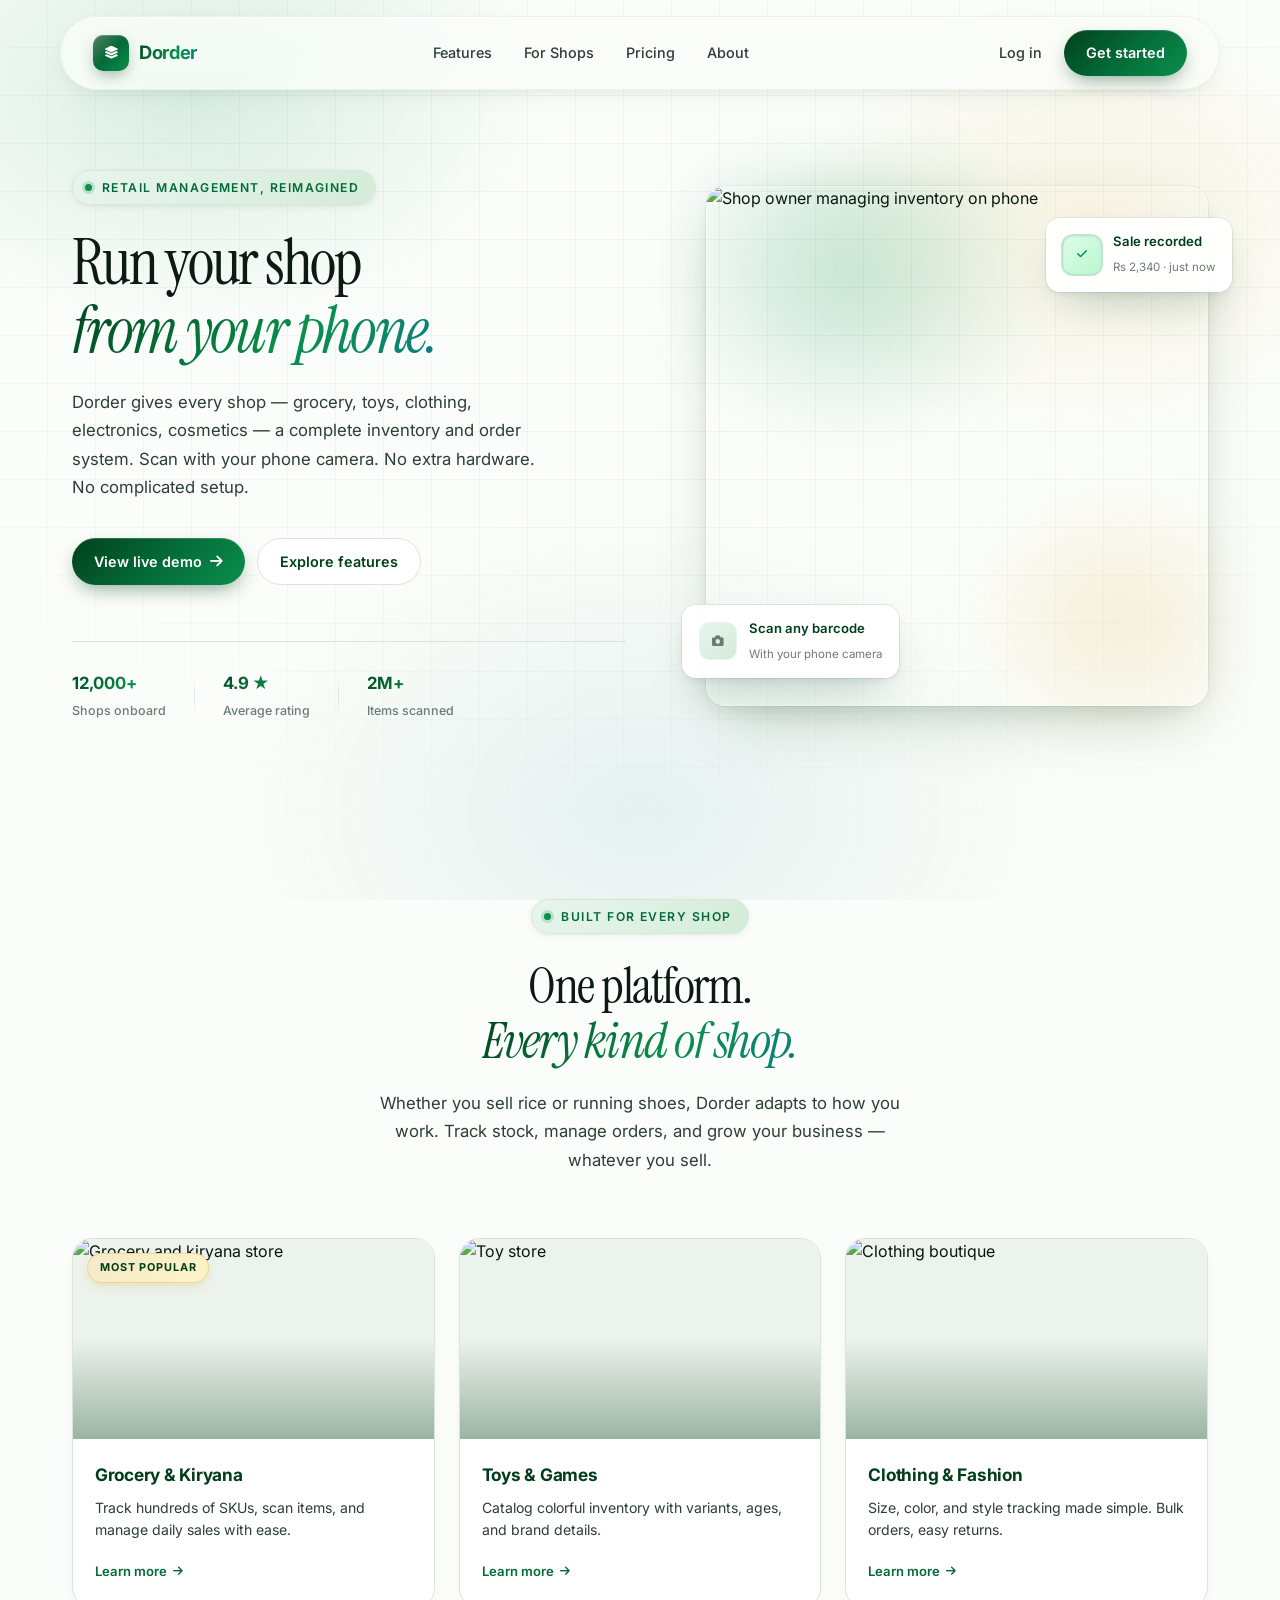
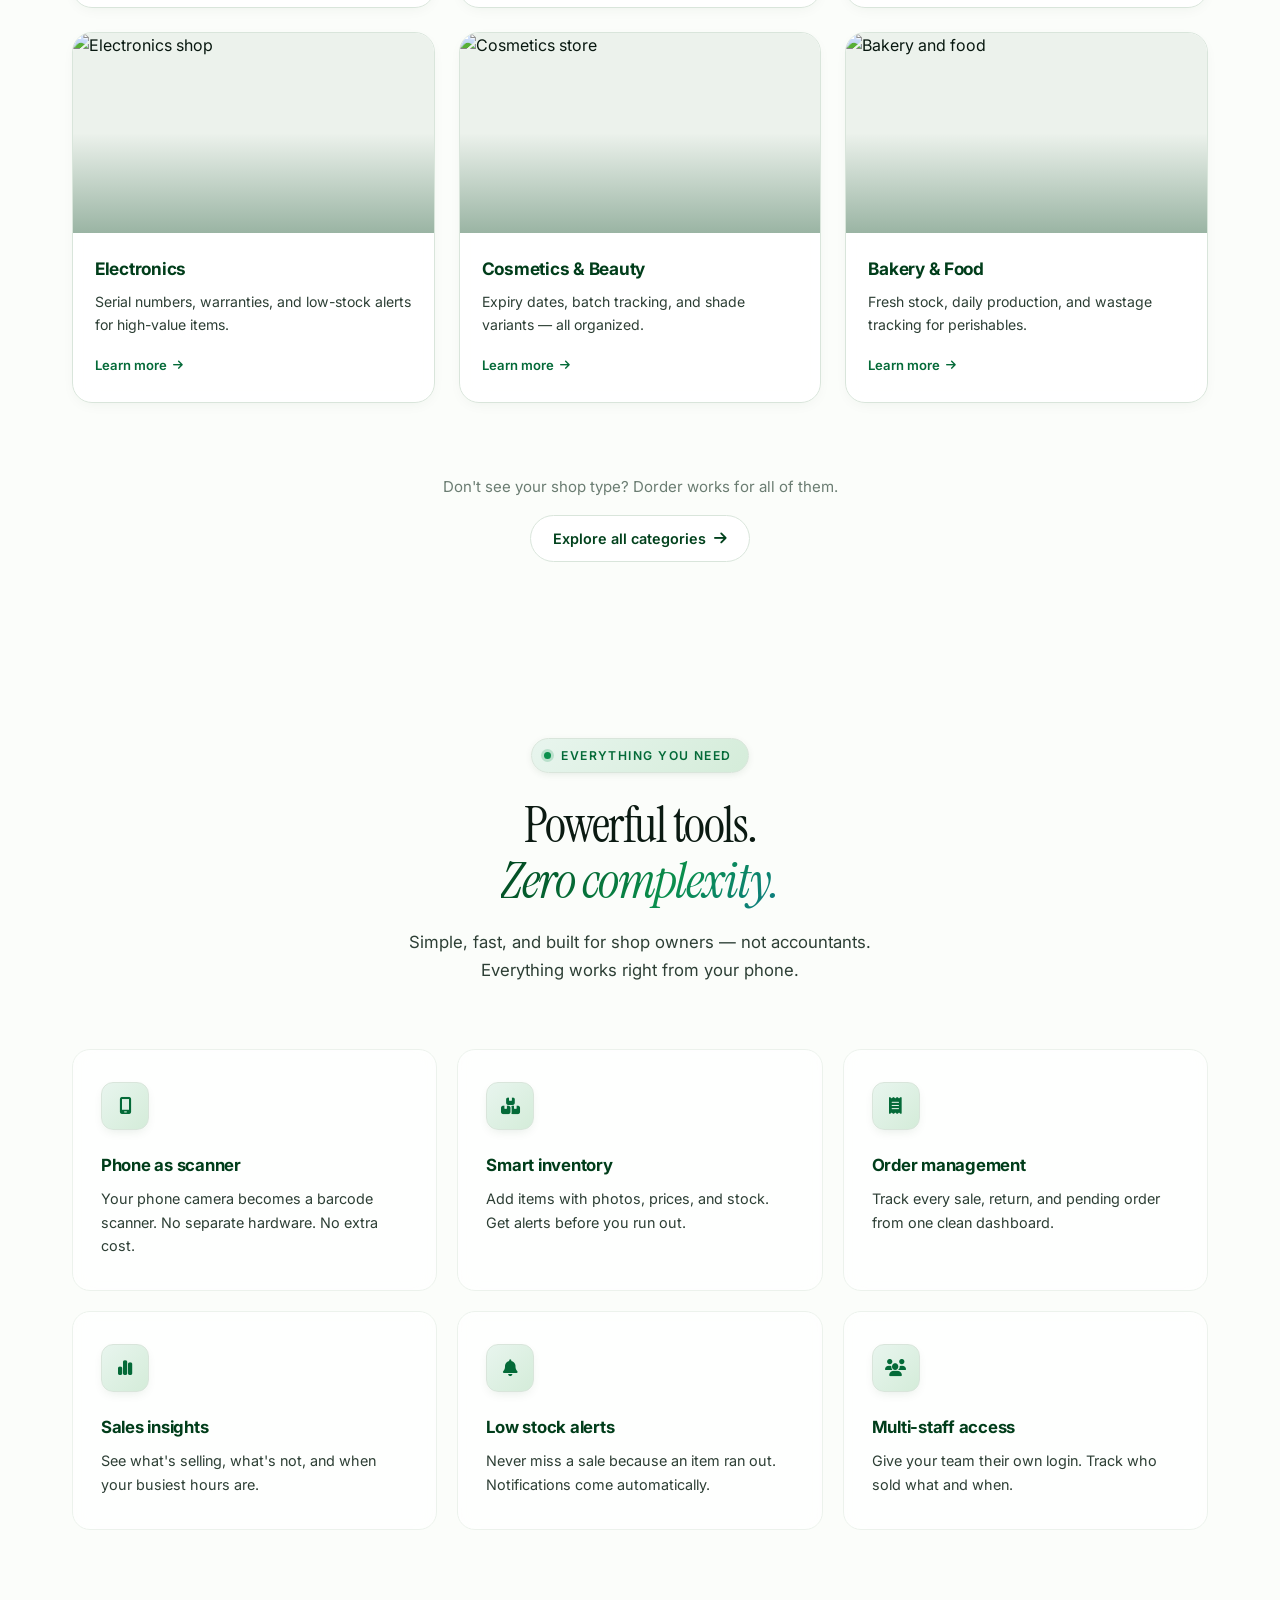
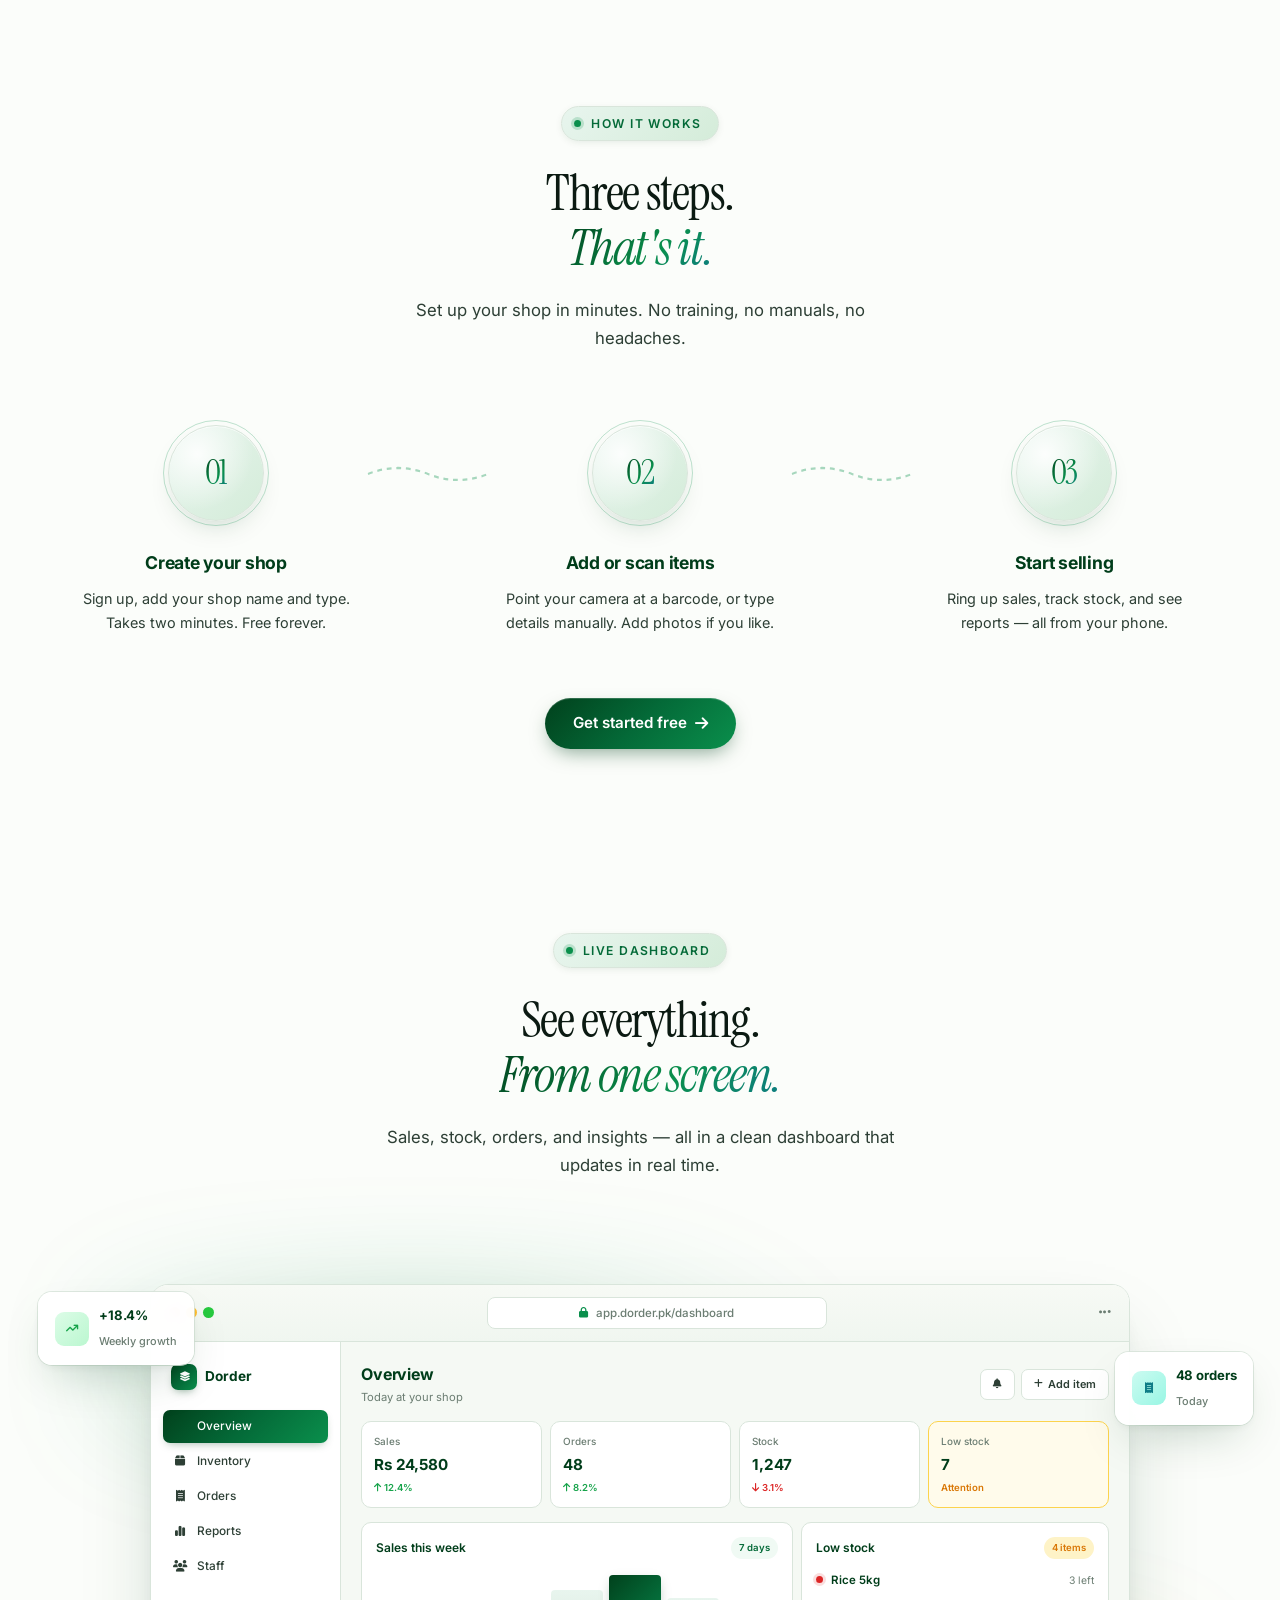
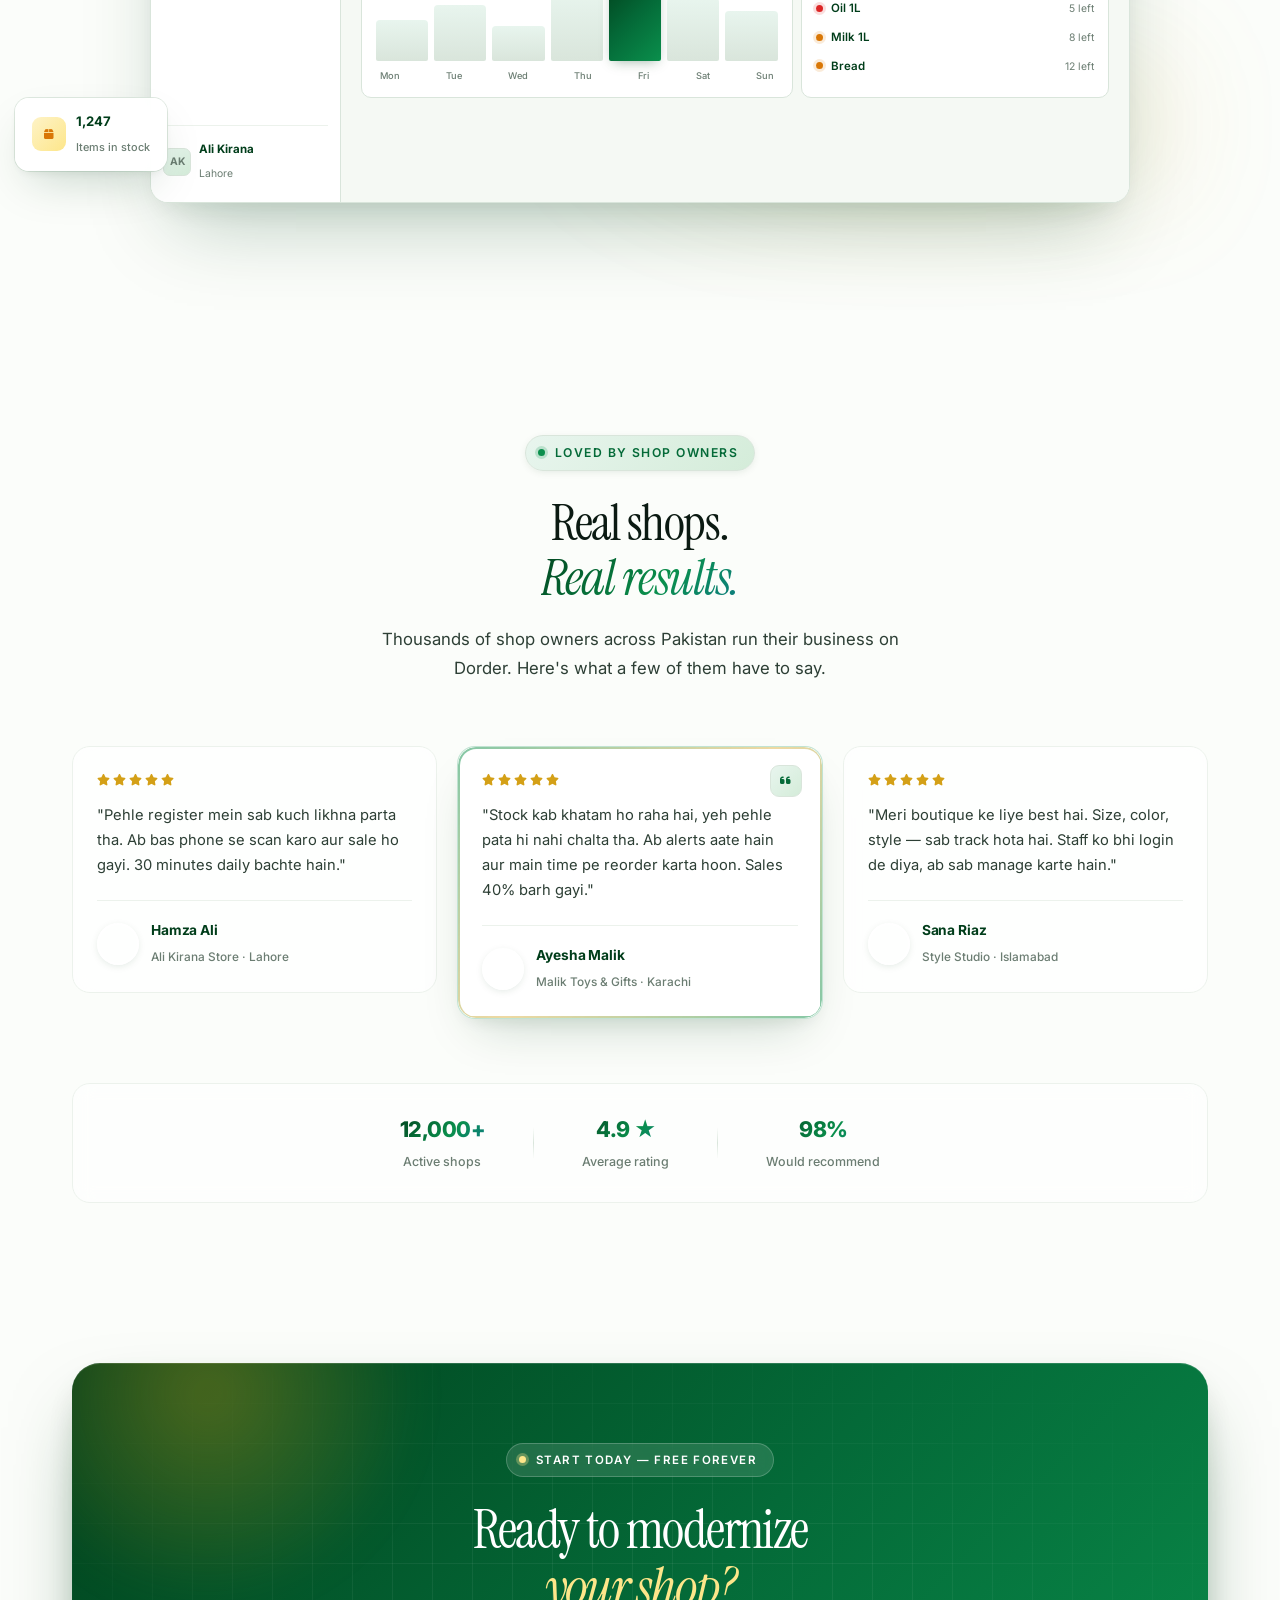
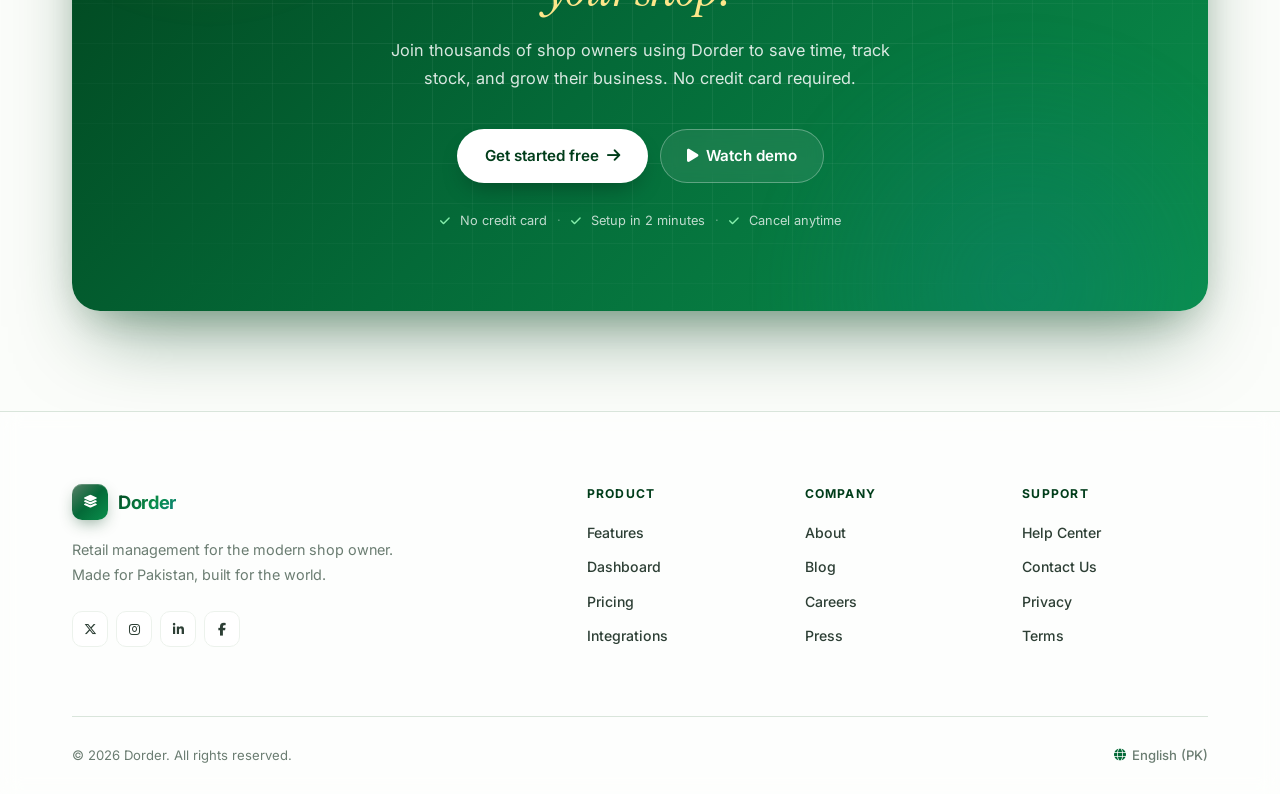
==== index.html @ cde62660 "Add files via upload" ====
<!DOCTYPE html>
<html lang="en">
<head>
  <meta charset="UTF-8">
  <meta name="viewport" content="width=device-width, initial-scale=1.0">
  <title>Dorder — Run your shop from your phone</title>
  <link rel="preconnect" href="https://fonts.googleapis.com">
  <link rel="preconnect" href="https://fonts.gstatic.com" crossorigin>
  <link href="https://fonts.googleapis.com/css2?family=Instrument+Serif:ital@0;1&family=Inter:wght@400;500;600;700&display=swap" rel="stylesheet">
  <link rel="stylesheet" href="https://cdnjs.cloudflare.com/ajax/libs/font-awesome/6.5.1/css/all.min.css">
  <link rel="stylesheet" href="style.css">
</head>
<body>

  <!-- HEADER -->
  <header class="header">
    <div class="header-inner">
      <a href="#" class="logo">
        <span class="logo-mark"><i class="fa-solid fa-layer-group"></i></span>
        <span class="logo-word">Dorder</span>
      </a>

      <nav class="nav">
        <a href="#">Features</a>
        <a href="#">For Shops</a>
        <a href="#">Pricing</a>
        <a href="#">About</a>
      </nav>

      <div class="header-actions">
        <a href="#" class="link-login">Log in</a>
        <a href="/dashboard" class="btn btn-dark">Get started</a>
      </div>

<!--
      <button class="menu-btn" aria-label="Menu">
        <i class="fa-solid fa-bars"></i>
      </button>
-->
    </div>
  </header>

  <!-- HERO -->
  <section class="hero">
    <div class="hero-inner">

      <div class="hero-left">
        <p class="hero-eyebrow">
          <span class="dot"></span> Retail management, reimagined
        </p>

        <h1 class="hero-title">
          Run your shop<br>
          <em>from your phone.</em>
        </h1>

        <p class="hero-desc">
          Dorder gives every shop — grocery, toys, clothing, electronics,
          cosmetics — a complete inventory and order system. Scan with your
          phone camera. No extra hardware. No complicated setup.
        </p>

        <div class="hero-actions">
          <a href="/dashboard" class="btn btn-dark">
            View live demo <i class="fa-solid fa-arrow-right"></i>
          </a>
          <a href="#" class="btn btn-ghost">
            Explore features
          </a>
        </div>

        <div class="hero-proof">
          <div class="proof-item">
            <strong>12,000+</strong>
            <span>Shops onboard</span>
          </div>
          <div class="proof-divider"></div>
          <div class="proof-item">
            <strong>4.9 ★</strong>
            <span>Average rating</span>
          </div>
          <div class="proof-divider"></div>
          <div class="proof-item">
            <strong>2M+</strong>
            <span>Items scanned</span>
          </div>
        </div>
      </div>

      <div class="hero-right">
        <div class="hero-image-wrap">
          <img
            src="https://images.unsplash.com/photo-1556742049-0cfed4f6a45d?w=900&q=80"
            alt="Shop owner managing inventory on phone"
            class="hero-img">

          <div class="hero-float float-1">
            <span class="float-icon"><i class="fa-solid fa-camera"></i></span>
            <div>
              <strong>Scan any barcode</strong>
              <span>With your phone camera</span>
            </div>
          </div>

          <div class="hero-float float-2">
            <span class="float-icon green"><i class="fa-solid fa-check"></i></span>
            <div>
              <strong>Sale recorded</strong>
              <span>Rs 2,340 · just now</span>
            </div>
          </div>
        </div>
      </div>

    </div>
  </section>
<!-- ===== SHOP TYPES SECTION ===== -->
<section class="shops" id="shops">
  <div class="shops-inner">

    <div class="shops-head">
      <p class="section-eyebrow">
        <span class="dot"></span> Built for every shop
      </p>
      <h2 class="section-title">
        One platform.<br>
        <em>Every kind of shop.</em>
      </h2>
      <p class="section-desc">
        Whether you sell rice or running shoes, Dorder adapts to how you work.
        Track stock, manage orders, and grow your business — whatever you sell.
      </p>
    </div>

    <div class="shops-grid">

      <a href="#" class="shop-card">
        <div class="shop-img">
          <img src="https://images.unsplash.com/photo-1604719312566-8912e9227c6a?w=600&q=80" alt="Grocery and kiryana store">
          <span class="shop-tag">Most popular</span>
        </div>
        <div class="shop-body">
          <h3>Grocery & Kiryana</h3>
          <p>Track hundreds of SKUs, scan items, and manage daily sales with ease.</p>
          <span class="shop-link">Learn more <i class="fa-solid fa-arrow-right"></i></span>
        </div>
      </a>

      <a href="#" class="shop-card">
        <div class="shop-img">
          <img src="https://images.unsplash.com/photo-1566576912321-d58ddd7a6088?w=600&q=80" alt="Toy store">
        </div>
        <div class="shop-body">
          <h3>Toys & Games</h3>
          <p>Catalog colorful inventory with variants, ages, and brand details.</p>
          <span class="shop-link">Learn more <i class="fa-solid fa-arrow-right"></i></span>
        </div>
      </a>

      <a href="#" class="shop-card">
        <div class="shop-img">
          <img src="https://images.unsplash.com/photo-1441986300917-64674bd600d8?w=600&q=80" alt="Clothing boutique">
        </div>
        <div class="shop-body">
          <h3>Clothing & Fashion</h3>
          <p>Size, color, and style tracking made simple. Bulk orders, easy returns.</p>
          <span class="shop-link">Learn more <i class="fa-solid fa-arrow-right"></i></span>
        </div>
      </a>

      <a href="#" class="shop-card">
        <div class="shop-img">
          <img src="https://images.unsplash.com/photo-1498049794561-7780e7231661?w=600&q=80" alt="Electronics shop">
        </div>
        <div class="shop-body">
          <h3>Electronics</h3>
          <p>Serial numbers, warranties, and low-stock alerts for high-value items.</p>
          <span class="shop-link">Learn more <i class="fa-solid fa-arrow-right"></i></span>
        </div>
      </a>

      <a href="#" class="shop-card">
        <div class="shop-img">
          <img src="https://images.unsplash.com/photo-1522335789203-aabd1fc54bc9?w=600&q=80" alt="Cosmetics store">
        </div>
        <div class="shop-body">
          <h3>Cosmetics & Beauty</h3>
          <p>Expiry dates, batch tracking, and shade variants — all organized.</p>
          <span class="shop-link">Learn more <i class="fa-solid fa-arrow-right"></i></span>
        </div>
      </a>

      <a href="#" class="shop-card">
        <div class="shop-img">
          <img src="https://images.unsplash.com/photo-1504674900247-0877df9cc836?w=600&q=80" alt="Bakery and food">
        </div>
        <div class="shop-body">
          <h3>Bakery & Food</h3>
          <p>Fresh stock, daily production, and wastage tracking for perishables.</p>
          <span class="shop-link">Learn more <i class="fa-solid fa-arrow-right"></i></span>
        </div>
      </a>

    </div>

    <div class="shops-cta">
      <p>Don't see your shop type? Dorder works for all of them.</p>
      <a href="#" class="btn btn-ghost">
        Explore all categories <i class="fa-solid fa-arrow-right"></i>
      </a>
    </div>

  </div>
</section>
  <!-- ===== FEATURES SECTION ===== -->
<section class="features" id="features">
  <div class="features-inner">

    <div class="features-head">
      <p class="section-eyebrow">
        <span class="dot"></span> Everything you need
      </p>
      <h2 class="section-title">
        Powerful tools.<br>
        <em>Zero complexity.</em>
      </h2>
      <p class="section-desc">
        Simple, fast, and built for shop owners — not accountants.
        Everything works right from your phone.
      </p>
    </div>

    <div class="features-grid">

      <div class="feature-card">
        <div class="feature-icon">
          <i class="fa-solid fa-mobile-screen"></i>
        </div>
        <h3>Phone as scanner</h3>
        <p>Your phone camera becomes a barcode scanner. No separate hardware. No extra cost.</p>
      </div>

      <div class="feature-card">
        <div class="feature-icon">
          <i class="fa-solid fa-boxes-stacked"></i>
        </div>
        <h3>Smart inventory</h3>
        <p>Add items with photos, prices, and stock. Get alerts before you run out.</p>
      </div>

      <div class="feature-card">
        <div class="feature-icon">
          <i class="fa-solid fa-receipt"></i>
        </div>
        <h3>Order management</h3>
        <p>Track every sale, return, and pending order from one clean dashboard.</p>
      </div>

      <div class="feature-card">
        <div class="feature-icon">
          <i class="fa-solid fa-chart-simple"></i>
        </div>
        <h3>Sales insights</h3>
        <p>See what's selling, what's not, and when your busiest hours are.</p>
      </div>

      <div class="feature-card">
        <div class="feature-icon">
          <i class="fa-solid fa-bell"></i>
        </div>
        <h3>Low stock alerts</h3>
        <p>Never miss a sale because an item ran out. Notifications come automatically.</p>
      </div>

      <div class="feature-card">
        <div class="feature-icon">
          <i class="fa-solid fa-users"></i>
        </div>
        <h3>Multi-staff access</h3>
        <p>Give your team their own login. Track who sold what and when.</p>
      </div>

    </div>

  </div>
</section>
  <!-- ===== HOW IT WORKS SECTION ===== -->
<section class="how" id="how">
  <div class="how-inner">

    <div class="how-head">
      <p class="section-eyebrow">
        <span class="dot"></span> How it works
      </p>
      <h2 class="section-title">
        Three steps.<br>
        <em>That's it.</em>
      </h2>
      <p class="section-desc">
        Set up your shop in minutes. No training, no manuals, no headaches.
      </p>
    </div>

    <div class="how-steps">

      <div class="how-step">
        <div class="how-num-wrap">
          <span class="how-num">01</span>
        </div>
        <h3>Create your shop</h3>
        <p>Sign up, add your shop name and type. Takes two minutes. Free forever.</p>
      </div>

      <div class="how-connector" aria-hidden="true">
        <svg viewBox="0 0 100 20" preserveAspectRatio="none">
          <path d="M0,10 Q25,2 50,10 T100,10" fill="none" stroke="currentColor" stroke-width="1.5" stroke-dasharray="4 4"/>
        </svg>
      </div>

      <div class="how-step">
        <div class="how-num-wrap">
          <span class="how-num">02</span>
        </div>
        <h3>Add or scan items</h3>
        <p>Point your camera at a barcode, or type details manually. Add photos if you like.</p>
      </div>

      <div class="how-connector" aria-hidden="true">
        <svg viewBox="0 0 100 20" preserveAspectRatio="none">
          <path d="M0,10 Q25,2 50,10 T100,10" fill="none" stroke="currentColor" stroke-width="1.5" stroke-dasharray="4 4"/>
        </svg>
      </div>

      <div class="how-step">
        <div class="how-num-wrap">
          <span class="how-num">03</span>
        </div>
        <h3>Start selling</h3>
        <p>Ring up sales, track stock, and see reports — all from your phone.</p>
      </div>

    </div>

    <div class="how-cta">
      <a href="#" class="btn btn-dark">
        Get started free <i class="fa-solid fa-arrow-right"></i>
      </a>
    </div>

  </div>
</section>
  <!-- ===== DASHBOARD PREVIEW SECTION ===== -->
<section class="preview" id="preview">
  <div class="preview-inner">

    <div class="preview-head">
      <p class="section-eyebrow">
        <span class="dot"></span> Live dashboard
      </p>
      <h2 class="section-title">
        See everything.<br>
        <em>From one screen.</em>
      </h2>
      <p class="section-desc">
        Sales, stock, orders, and insights — all in a clean dashboard
        that updates in real time.
      </p>
    </div>

    <div class="preview-stage">

      <!-- Floating stat cards -->
      <div class="preview-float pf-1">
        <span class="pf-icon green"><i class="fa-solid fa-arrow-trend-up"></i></span>
        <div>
          <strong>+18.4%</strong>
          <span>Weekly growth</span>
        </div>
      </div>

      <div class="preview-float pf-2">
        <span class="pf-icon gold"><i class="fa-solid fa-box"></i></span>
        <div>
          <strong>1,247</strong>
          <span>Items in stock</span>
        </div>
      </div>

      <div class="preview-float pf-3">
        <span class="pf-icon teal"><i class="fa-solid fa-receipt"></i></span>
        <div>
          <strong>48 orders</strong>
          <span>Today</span>
        </div>
      </div>

      <!-- Browser mockup -->
      <div class="browser">
        <div class="browser-bar">
          <div class="browser-dots">
            <span></span><span></span><span></span>
          </div>
          <div class="browser-url">
            <i class="fa-solid fa-lock"></i>
            app.dorder.pk/dashboard
          </div>
          <div class="browser-actions">
            <i class="fa-solid fa-ellipsis"></i>
          </div>
        </div>

        <div class="browser-body">

          <!-- Sidebar -->
          <aside class="dash-side">
            <div class="dash-brand">
              <span class="dash-brand-mark"><i class="fa-solid fa-layer-group"></i></span>
              <span>Dorder</span>
            </div>
            <nav class="dash-nav">
              <a class="active"><i class="fa-solid fa-grid-2"></i> Overview</a>
              <a><i class="fa-solid fa-box"></i> Inventory</a>
              <a><i class="fa-solid fa-receipt"></i> Orders</a>
              <a><i class="fa-solid fa-chart-simple"></i> Reports</a>
              <a><i class="fa-solid fa-users"></i> Staff</a>
            </nav>
            <div class="dash-shop">
              <span class="dash-avatar">AK</span>
              <div>
                <strong>Ali Kirana</strong>
                <span>Lahore</span>
              </div>
            </div>
          </aside>

          <!-- Main content -->
          <main class="dash-main">

            <div class="dash-top">
              <div>
                <h3>Overview</h3>
                <p>Today at your shop</p>
              </div>
              <div class="dash-top-actions">
                <span class="dash-pill"><i class="fa-solid fa-bell"></i></span>
                <span class="dash-pill"><i class="fa-solid fa-plus"></i> Add item</span>
              </div>
            </div>

            <!-- Stat row -->
            <div class="dash-stats">
              <div class="dash-stat">
                <span class="ds-label">Sales</span>
                <span class="ds-val">Rs 24,580</span>
                <span class="ds-change up"><i class="fa-solid fa-arrow-up"></i> 12.4%</span>
              </div>
              <div class="dash-stat">
                <span class="ds-label">Orders</span>
                <span class="ds-val">48</span>
                <span class="ds-change up"><i class="fa-solid fa-arrow-up"></i> 8.2%</span>
              </div>
              <div class="dash-stat">
                <span class="ds-label">Stock</span>
                <span class="ds-val">1,247</span>
                <span class="ds-change down"><i class="fa-solid fa-arrow-down"></i> 3.1%</span>
              </div>
              <div class="dash-stat warn">
                <span class="ds-label">Low stock</span>
                <span class="ds-val">7</span>
                <span class="ds-change neutral">Attention</span>
              </div>
            </div>

            <!-- Chart + alerts -->
            <div class="dash-mid">
              <div class="dash-card chart-card">
                <div class="dc-head">
                  <strong>Sales this week</strong>
                  <span class="dc-badge">7 days</span>
                </div>
                <div class="mini-bars">
                  <div class="mini-bar" style="--h:45%"></div>
                  <div class="mini-bar" style="--h:62%"></div>
                  <div class="mini-bar" style="--h:38%"></div>
                  <div class="mini-bar" style="--h:78%"></div>
                  <div class="mini-bar active" style="--h:95%"></div>
                  <div class="mini-bar" style="--h:70%"></div>
                  <div class="mini-bar" style="--h:55%"></div>
                </div>
                <div class="mini-labels">
                  <span>Mon</span><span>Tue</span><span>Wed</span><span>Thu</span>
                  <span>Fri</span><span>Sat</span><span>Sun</span>
                </div>
              </div>

              <div class="dash-card alert-card">
                <div class="dc-head">
                  <strong>Low stock</strong>
                  <span class="dc-badge warn">4 items</span>
                </div>
                <ul class="alert-mini">
                  <li>
                    <span class="am-dot urgent"></span>
                    <div><strong>Rice 5kg</strong><span>3 left</span></div>
                  </li>
                  <li>
                    <span class="am-dot urgent"></span>
                    <div><strong>Oil 1L</strong><span>5 left</span></div>
                  </li>
                  <li>
                    <span class="am-dot soft"></span>
                    <div><strong>Milk 1L</strong><span>8 left</span></div>
                  </li>
                  <li>
                    <span class="am-dot soft"></span>
                    <div><strong>Bread</strong><span>12 left</span></div>
                  </li>
                </ul>
              </div>
            </div>

          </main>

        </div>
      </div>

    </div>

  </div>
</section>
  <!-- ===== TESTIMONIALS SECTION ===== -->
<section class="testimonials" id="testimonials">
  <div class="testimonials-inner">

    <div class="testimonials-head">
      <p class="section-eyebrow">
        <span class="dot"></span> Loved by shop owners
      </p>
      <h2 class="section-title">
        Real shops.<br>
        <em>Real results.</em>
      </h2>
      <p class="section-desc">
        Thousands of shop owners across Pakistan run their business on Dorder.
        Here's what a few of them have to say.
      </p>
    </div>

    <div class="testimonials-grid">

      <div class="testimonial-card">
        <div class="testimonial-stars">
          <i class="fa-solid fa-star"></i>
          <i class="fa-solid fa-star"></i>
          <i class="fa-solid fa-star"></i>
          <i class="fa-solid fa-star"></i>
          <i class="fa-solid fa-star"></i>
        </div>
        <p class="testimonial-text">
          "Pehle register mein sab kuch likhna parta tha. Ab bas phone se scan karo
          aur sale ho gayi. 30 minutes daily bachte hain."
        </p>
        <div class="testimonial-author">
          <div class="author-avatar" style="background-image: url('https://images.unsplash.com/photo-1507003211169-0a1dd7228f2d?w=100&q=80')"></div>
          <div>
            <strong>Hamza Ali</strong>
            <span>Ali Kirana Store · Lahore</span>
          </div>
        </div>
      </div>

      <div class="testimonial-card featured">
        <div class="testimonial-quote-mark">
          <i class="fa-solid fa-quote-left"></i>
        </div>
        <div class="testimonial-stars">
          <i class="fa-solid fa-star"></i>
          <i class="fa-solid fa-star"></i>
          <i class="fa-solid fa-star"></i>
          <i class="fa-solid fa-star"></i>
          <i class="fa-solid fa-star"></i>
        </div>
        <p class="testimonial-text">
          "Stock kab khatam ho raha hai, yeh pehle pata hi nahi chalta tha.
          Ab alerts aate hain aur main time pe reorder karta hoon. Sales 40% barh gayi."
        </p>
        <div class="testimonial-author">
          <div class="author-avatar" style="background-image: url('https://images.unsplash.com/photo-1494790108377-be9c29b29330?w=100&q=80')"></div>
          <div>
            <strong>Ayesha Malik</strong>
            <span>Malik Toys & Gifts · Karachi</span>
          </div>
        </div>
      </div>

      <div class="testimonial-card">
        <div class="testimonial-stars">
          <i class="fa-solid fa-star"></i>
          <i class="fa-solid fa-star"></i>
          <i class="fa-solid fa-star"></i>
          <i class="fa-solid fa-star"></i>
          <i class="fa-solid fa-star"></i>
        </div>
        <p class="testimonial-text">
          "Meri boutique ke liye best hai. Size, color, style — sab track hota hai.
          Staff ko bhi login de diya, ab sab manage karte hain."
        </p>
        <div class="testimonial-author">
          <div class="author-avatar" style="background-image: url('https://images.unsplash.com/photo-1438761681033-6461ffad8d80?w=100&q=80')"></div>
          <div>
            <strong>Sana Riaz</strong>
            <span>Style Studio · Islamabad</span>
          </div>
        </div>
      </div>

    </div>

    <div class="testimonials-stats">
      <div class="ts-item">
        <strong>12,000+</strong>
        <span>Active shops</span>
      </div>
      <div class="ts-divider"></div>
      <div class="ts-item">
        <strong>4.9 ★</strong>
        <span>Average rating</span>
      </div>
      <div class="ts-divider"></div>
      <div class="ts-item">
        <strong>98%</strong>
        <span>Would recommend</span>
      </div>
    </div>

  </div>
</section>

<!-- ===== FINAL CTA SECTION ===== -->
<section class="final-cta">
  <div class="final-cta-inner">
    <div class="final-cta-card">

      <div class="final-cta-glow" aria-hidden="true"></div>

      <div class="final-cta-content">
        <p class="final-cta-eyebrow">
          <span class="dot"></span> Start today — free forever
        </p>
        <h2 class="final-cta-title">
          Ready to modernize<br>
          <em>your shop?</em>
        </h2>
        <p class="final-cta-desc">
          Join thousands of shop owners using Dorder to save time,
          track stock, and grow their business. No credit card required.
        </p>
        <div class="final-cta-actions">
          <a href="#" class="btn btn-light-cta">
            Get started free <i class="fa-solid fa-arrow-right"></i>
          </a>
          <a href="#" class="btn btn-outline-cta">
            <i class="fa-solid fa-play"></i> Watch demo
          </a>
        </div>
        <p class="final-cta-note">
          <i class="fa-solid fa-check"></i> No credit card
          <span>·</span>
          <i class="fa-solid fa-check"></i> Setup in 2 minutes
          <span>·</span>
          <i class="fa-solid fa-check"></i> Cancel anytime
        </p>
      </div>

    </div>
  </div>
</section>

<!-- ===== FOOTER ===== -->
<footer class="footer">
  <div class="footer-inner">

    <div class="footer-top">
      <div class="footer-brand">
        <a href="#" class="logo">
          <span class="logo-mark"><i class="fa-solid fa-layer-group"></i></span>
          <span class="logo-word">Dorder</span>
        </a>
        <p>
          Retail management for the modern shop owner.
          Made for Pakistan, built for the world.
        </p>
        <div class="footer-socials">
          <a href="#" aria-label="Twitter"><i class="fa-brands fa-x-twitter"></i></a>
          <a href="#" aria-label="Instagram"><i class="fa-brands fa-instagram"></i></a>
          <a href="#" aria-label="LinkedIn"><i class="fa-brands fa-linkedin-in"></i></a>
          <a href="#" aria-label="Facebook"><i class="fa-brands fa-facebook-f"></i></a>
        </div>
      </div>

      <div class="footer-links-grid">
        <div class="footer-col">
          <h4>Product</h4>
          <a href="#">Features</a>
          <a href="#">Dashboard</a>
          <a href="#">Pricing</a>
          <a href="#">Integrations</a>
        </div>
        <div class="footer-col">
          <h4>Company</h4>
          <a href="#">About</a>
          <a href="#">Blog</a>
          <a href="#">Careers</a>
          <a href="#">Press</a>
        </div>
        <div class="footer-col">
          <h4>Support</h4>
          <a href="#">Help Center</a>
          <a href="#">Contact Us</a>
          <a href="#">Privacy</a>
          <a href="#">Terms</a>
        </div>
      </div>
    </div>

    <div class="footer-bottom">
      <span>© 2026 Dorder. All rights reserved.</span>
      <span class="footer-locale"><i class="fa-solid fa-globe"></i> English (PK)</span>
    </div>

  </div>
</footer>
</body>
</html>
---- style.css ----
/* ===== RESET ===== */
*, *::before, *::after {
  margin: 0;
  padding: 0;
  box-sizing: border-box;
}

:root {
  /* Pakistani Palette */
  --pk-green: #01411c;
  --pk-green-deep: #003d1a;
  --pk-green-mid: #046a38;
  --pk-green-light: #0a8f4c;
  --pk-green-soft: #e8f5ee;
  --pk-green-tint: #f0faf4;

  --pk-gold: #d4a017;
  --pk-gold-soft: #f5e9c8;
  --pk-teal: #0e7c86;

  --ink: #0b1a12;
  --ink-soft: #2d3f35;
  --ink-muted: #6b7d72;

  --paper: #fbfdfa;
  --paper-warm: #f5f9f4;
  --border: #d9e5db;
  --border-soft: #ecf2ec;

  --white: #ffffff;

  --gradient-green: linear-gradient(135deg, #01411c 0%, #046a38 50%, #0a8f4c 100%);
  --gradient-green-soft: linear-gradient(135deg, #e8f5ee 0%, #d4ecd9 100%);
  --gradient-gold: linear-gradient(135deg, #d4a017 0%, #f5c518 100%);
  --gradient-hero-text: linear-gradient(135deg, #01411c 0%, #0a8f4c 60%, #0e7c86 100%);

  --shadow-cloud: 0 24px 60px -20px rgba(1, 65, 28, 0.25), 0 8px 24px -8px rgba(1, 65, 28, 0.12);
  --shadow-soft: 0 12px 32px -12px rgba(1, 65, 28, 0.18);
  --shadow-float: 0 16px 40px -16px rgba(1, 65, 28, 0.28);
  --shadow-glow: 0 0 0 1px rgba(10, 143, 76, 0.08), 0 8px 28px rgba(10, 143, 76, 0.18);

  --font-serif: 'Instrument Serif', Georgia, serif;
  --font-sans: 'Inter', -apple-system, sans-serif;

  --ease: cubic-bezier(0.4, 0, 0.2, 1);
  --ease-spring: cubic-bezier(0.34, 1.56, 0.64, 1);
}

html { scroll-behavior: smooth; }

body {
  font-family: var(--font-sans);
  background: var(--paper);
  color: var(--ink);
  line-height: 1.6;
  -webkit-font-smoothing: antialiased;
  -moz-osx-font-smoothing: grayscale;
  overflow-x: hidden;
  position: relative;
}

/* ===== GRID / NET BACKGROUND (full page) ===== */
body::before {
  content: '';
  position: fixed;
  inset: 0;
  background-image:
    linear-gradient(rgba(1, 65, 28, 0.045) 1px, transparent 1px),
    linear-gradient(90deg, rgba(1, 65, 28, 0.045) 1px, transparent 1px);
  background-size: 48px 48px;
  background-position: -1px -1px;
  pointer-events: none;
  z-index: 0;
  mask-image: radial-gradient(ellipse 90% 70% at 50% 30%, black 40%, transparent 100%);
  -webkit-mask-image: radial-gradient(ellipse 90% 70% at 50% 30%, black 40%, transparent 100%);
}

/* ===== CLOUD SHADOW AMBIENCE ===== */
body::after {
  content: '';
  position: fixed;
  inset: 0;
  background:
    radial-gradient(ellipse 600px 400px at 15% 10%, rgba(10, 143, 76, 0.14), transparent 60%),
    radial-gradient(ellipse 500px 380px at 85% 25%, rgba(212, 160, 23, 0.10), transparent 60%),
    radial-gradient(ellipse 700px 500px at 50% 90%, rgba(14, 124, 134, 0.09), transparent 60%);
  pointer-events: none;
  z-index: 0;
  animation: cloudDrift 28s ease-in-out infinite alternate;
}

@keyframes cloudDrift {
  0% { transform: translate(0, 0) scale(1); }
  50% { transform: translate(-20px, 10px) scale(1.04); }
  100% { transform: translate(20px, -10px) scale(1.02); }
}

a { text-decoration: none; color: inherit; }
img { display: block; max-width: 100%; }

/* ===== HEADER ===== */
.header {
  position: sticky;
  top: 1rem;
  z-index: 100;
  margin: 0 auto;
  max-width: 1160px;
  width: calc(100% - 2rem);
  background: rgba(251, 253, 250, 0.78);
  backdrop-filter: saturate(180%) blur(24px);
  -webkit-backdrop-filter: saturate(180%) blur(24px);
  border: 1px solid var(--border-soft);
  border-radius: 999px;
  animation: slideDown 0.6s var(--ease) both;
  transition:
    background 0.3s var(--ease),
    box-shadow 0.3s var(--ease),
    border-color 0.3s var(--ease),
    top 0.3s var(--ease),
    max-width 0.3s var(--ease);
  box-shadow:
    0 8px 28px -12px rgba(1, 65, 28, 0.15),
    0 2px 8px -4px rgba(1, 65, 28, 0.08),
    inset 0 1px 0 rgba(255, 255, 255, 0.6);
}

@keyframes slideDown {
  from { transform: translateY(-100%); opacity: 0; }
  to { transform: translateY(0); opacity: 1; }
}

.header-inner {
  max-width: 1200px;
  margin: 0 auto;
  padding: 0 32px;
  height: 72px;
  display: flex;
  align-items: center;
  justify-content: space-between;
  gap: 24px;
  position: relative;
  z-index: 1;
}

.logo {
  display: flex;
  align-items: center;
  gap: 10px;
  font-weight: 700;
  font-size: 1.15rem;
  letter-spacing: -0.02em;
  flex-shrink: 0;
  transition: transform 0.3s var(--ease-spring);
}

.logo:hover { transform: scale(1.03); }

.logo-mark {
  width: 36px;
  height: 36px;
  background: var(--gradient-green);
  color: #fff;
  border-radius: 10px;
  display: flex;
  align-items: center;
  justify-content: center;
  font-size: 0.8rem;
  position: relative;
  box-shadow: 0 6px 16px -4px rgba(1, 65, 28, 0.45), inset 0 1px 0 rgba(255,255,255,0.2);
  overflow: hidden;
}

.logo-mark::after {
  content: '';
  position: absolute;
  inset: 0;
  background: linear-gradient(135deg, rgba(255,255,255,0.35) 0%, transparent 50%);
  pointer-events: none;
}

.logo-mark::before {
  content: '';
  position: absolute;
  top: 0;
  left: -100%;
  width: 100%;
  height: 100%;
  background: linear-gradient(90deg, transparent, rgba(255,255,255,0.4), transparent);
  animation: logoShine 4s ease-in-out infinite;
}

@keyframes logoShine {
  0%, 70% { left: -100%; }
  100% { left: 100%; }
}

.logo-word {
  background: var(--gradient-hero-text);
  -webkit-background-clip: text;
  background-clip: text;
  -webkit-text-fill-color: transparent;
}

/* NAV */
.nav {
  display: flex;
  align-items: center;
  gap: 4px;
}

.nav a {
  padding: 8px 14px;
  font-size: 0.9rem;
  font-weight: 500;
  color: var(--ink-soft);
  border-radius: 8px;
  transition: color 0.2s var(--ease), background 0.2s var(--ease);
  position: relative;
}

.nav a::after {
  content: '';
  position: absolute;
  bottom: 4px;
  left: 50%;
  transform: translateX(-50%);
  width: 0;
  height: 2px;
  background: var(--gradient-green);
  border-radius: 2px;
  transition: width 0.3s var(--ease);
}

.nav a:hover {
  color: var(--pk-green);
  background: var(--pk-green-tint);
}

.nav a:hover::after { width: 20px; }

.header-actions {
  display: flex;
  align-items: center;
  gap: 8px;
}

.link-login {
  padding: 8px 14px;
  font-size: 0.9rem;
  font-weight: 500;
  color: var(--ink-soft);
  border-radius: 8px;
  transition: color 0.2s;
}
.link-login:hover { color: var(--pk-green); }

.menu-btn {
  display: none;
  width: 40px;
  height: 40px;
  border-radius: 9px;
  border: 1px solid var(--border);
  background: transparent;
  color: var(--pk-green);
  font-size: 1rem;
  cursor: pointer;
  transition: all 0.2s;
}
.menu-btn:hover { background: var(--pk-green-tint); border-color: var(--pk-green-light); }

/* ===== BUTTONS ===== */
.btn {
  display: inline-flex;
  align-items: center;
  gap: 8px;
  padding: 11px 22px;
  border-radius: 999px;
  font-family: var(--font-sans);
  font-size: 0.9rem;
  font-weight: 600;
  border: none;
  cursor: pointer;
  transition: all 0.3s var(--ease);
  white-space: nowrap;
  position: relative;
  overflow: hidden;
}

.btn-dark {
  background: var(--gradient-green);
  color: #fff;
  box-shadow: 0 8px 20px -6px rgba(1, 65, 28, 0.5), inset 0 1px 0 rgba(255,255,255,0.18);
}

.btn-dark::before {
  content: '';
  position: absolute;
  top: 0;
  left: -100%;
  width: 100%;
  height: 100%;
  background: linear-gradient(90deg, transparent, rgba(255,255,255,0.25), transparent);
  transition: left 0.6s var(--ease);
}

.btn-dark:hover {
  transform: translateY(-2px);
  box-shadow: 0 14px 28px -8px rgba(1, 65, 28, 0.6), inset 0 1px 0 rgba(255,255,255,0.22);
}

.btn-dark:hover::before { left: 100%; }

.btn-ghost {
  background: #fff;
  color: var(--pk-green);
  border: 1px solid var(--border);
}

.btn-ghost:hover {
  background: var(--pk-green-tint);
  border-color: var(--pk-green-light);
  transform: translateY(-2px);
  box-shadow: var(--shadow-soft);
}

/* ===== HERO ===== */
.hero {
  padding: 96px 0 80px;
  position: relative;
  z-index: 1;
}

.hero-inner {
  max-width: 1200px;
  margin: 0 auto;
  padding: 0 32px;
  display: grid;
  grid-template-columns: 1.05fr 0.95fr;
  gap: 80px;
  align-items: center;
}

/* LEFT */
.hero-left {
  max-width: 560px;
  animation: fadeUp 0.8s var(--ease) 0.1s both;
}

@keyframes fadeUp {
  from { opacity: 0; transform: translateY(24px); }
  to { opacity: 1; transform: translateY(0); }
}

.hero-eyebrow {
  display: inline-flex;
  align-items: center;
  gap: 10px;
  padding: 7px 16px 7px 12px;
  font-size: 0.76rem;
  font-weight: 600;
  text-transform: uppercase;
  letter-spacing: 0.12em;
  color: var(--pk-green-mid);
  background: var(--gradient-green-soft);
  border: 1px solid var(--border);
  border-radius: 999px;
  margin-bottom: 24px;
  box-shadow: 0 2px 8px -2px rgba(1, 65, 28, 0.12);
}

.dot {
  width: 7px;
  height: 7px;
  border-radius: 50%;
  background: var(--pk-green-light);
  box-shadow: 0 0 0 3px rgba(10, 143, 76, 0.2);
  animation: pulseDot 2s ease-in-out infinite;
}

@keyframes pulseDot {
  0%, 100% { box-shadow: 0 0 0 3px rgba(10, 143, 76, 0.2); }
  50% { box-shadow: 0 0 0 6px rgba(10, 143, 76, 0.06); }
}

.hero-title {
  font-family: var(--font-serif);
  font-size: clamp(2.8rem, 5vw, 4.4rem);
  font-weight: 400;
  line-height: 1.05;
  letter-spacing: -0.035em;
  color: var(--ink);
  margin-bottom: 24px;
}

.hero-title em {
  font-style: italic;
  background: var(--gradient-hero-text);
  -webkit-background-clip: text;
  background-clip: text;
  -webkit-text-fill-color: transparent;
  position: relative;
}

.hero-desc {
  font-size: 1.05rem;
  line-height: 1.7;
  color: var(--ink-soft);
  max-width: 480px;
  margin-bottom: 36px;
}

.hero-actions {
  display: flex;
  flex-wrap: wrap;
  gap: 12px;
  margin-bottom: 56px;
}

/* PROOF */
.hero-proof {
  display: flex;
  align-items: center;
  gap: 28px;
  padding-top: 28px;
  border-top: 1px solid var(--border);
}

.proof-item strong {
  display: block;
  font-size: 1.05rem;
  font-weight: 700;
  letter-spacing: -0.01em;
  color: var(--pk-green);
  background: var(--gradient-hero-text);
  -webkit-background-clip: text;
  background-clip: text;
  -webkit-text-fill-color: transparent;
}

.proof-item span {
  font-size: 0.78rem;
  color: var(--ink-muted);
  font-weight: 500;
}

.proof-divider {
  width: 1px;
  height: 34px;
  background: linear-gradient(180deg, transparent, var(--border), transparent);
}

/* RIGHT — IMAGE */
.hero-right {
  position: relative;
  animation: fadeUp 0.9s var(--ease) 0.25s both;
}

.hero-image-wrap {
  position: relative;
  perspective: 1200px;
}

/* Cloud glow behind image */
.hero-image-wrap::before {
  content: '';
  position: absolute;
  inset: -30px -20px;
  background:
    radial-gradient(ellipse 60% 50% at 30% 20%, rgba(10, 143, 76, 0.22), transparent 60%),
    radial-gradient(ellipse 50% 40% at 80% 80%, rgba(212, 160, 23, 0.15), transparent 60%);
  filter: blur(24px);
  z-index: -1;
  animation: glowPulse 6s ease-in-out infinite;
}

@keyframes glowPulse {
  0%, 100% { opacity: 0.75; transform: scale(1); }
  50% { opacity: 1; transform: scale(1.05); }
}

.hero-img {
  width: 100%;
  height: 520px;
  object-fit: cover;
  border-radius: 20px;
  filter: grayscale(6%) contrast(1.03) saturate(1.05);
  box-shadow:
    var(--shadow-cloud),
    0 0 0 1px rgba(1, 65, 28, 0.06),
    inset 0 0 0 1px rgba(255, 255, 255, 0.4);
  position: relative;
  z-index: 1;
  transition: transform 0.6s var(--ease);
}

.hero-image-wrap:hover .hero-img {
  transform: translateY(-4px) scale(1.01);
}

/* FLOATING CARDS */
.hero-float {
  position: absolute;
  display: flex;
  align-items: center;
  gap: 12px;
  background: rgba(255, 255, 255, 0.95);
  backdrop-filter: blur(12px);
  -webkit-backdrop-filter: blur(12px);
  border: 1px solid rgba(255, 255, 255, 0.9);
  border-radius: 14px;
  padding: 12px 16px;
  box-shadow:
    0 20px 48px -16px rgba(1, 65, 28, 0.28),
    0 4px 12px -4px rgba(1, 65, 28, 0.12),
    0 0 0 1px rgba(217, 229, 219, 0.8);
  animation: floatY 5s ease-in-out infinite;
  z-index: 2;
}

.float-1 {
  bottom: 28px;
  left: -24px;
}

.float-2 {
  top: 32px;
  right: -24px;
  animation-delay: 2.5s;
}

.float-icon {
  width: 38px;
  height: 38px;
  border-radius: 10px;
  background: var(--gradient-green-soft);
  color: var(--pk-green-mid);
  display: flex;
  align-items: center;
  justify-content: center;
  font-size: 0.9rem;
  flex-shrink: 0;
  border: 1px solid var(--border-soft);
}

.float-icon.green {
  background: linear-gradient(135deg, #dcfce7, #bbf7d0);
  color: var(--pk-green-light);
  border-color: #bbf7d0;
  position: relative;
}

.float-icon.green::after {
  content: '';
  position: absolute;
  inset: -3px;
  border-radius: 12px;
  border: 2px solid rgba(10, 143, 76, 0.25);
  animation: ringPulse 2.5s ease-out infinite;
}

@keyframes ringPulse {
  0% { transform: scale(1); opacity: 1; }
  100% { transform: scale(1.4); opacity: 0; }
}

.hero-float strong {
  display: block;
  font-size: 0.82rem;
  font-weight: 600;
  color: var(--pk-green-deep);
  margin-bottom: 1px;
}

.hero-float span {
  font-size: 0.72rem;
  color: var(--ink-muted);
}

@keyframes floatY {
  0%, 100% { transform: translateY(0); }
  50% { transform: translateY(-10px); }
}

/* ===== RESPONSIVE ===== */
@media (max-width: 960px) {
  .nav,
  .link-login { display: none; }

  .menu-btn { display: flex; align-items: center; justify-content: center; }

  .hero-inner {
    grid-template-columns: 1fr;
    gap: 56px;
  }

  .hero-right { order: -1; }
  .hero-img { height: 380px; }

  .float-1 { left: 12px; }
  .float-2 { right: 12px; }

  .hero-left { max-width: 100%; }
}

@media (max-width: 560px) {
  .header-inner,
  .hero-inner {
    padding-left: 20px;
    padding-right: 20px;
  }

  .hero { padding: 64px 0 48px; }
  .hero-title { font-size: 2.6rem; }
  .hero-desc { font-size: 1rem; }
  .hero-actions { margin-bottom: 40px; }

  .hero-proof {
    flex-wrap: wrap;
    gap: 20px;
    row-gap: 16px;
  }

  .proof-divider { display: none; }

  .hero-img { height: 320px; }
  .hero-float { padding: 10px 14px; }
  .hero-float strong { font-size: 0.78rem; }
  .hero-float span { font-size: 0.68rem; }

  body::before { background-size: 32px 32px; }
}

/* ===== SHOP TYPES SECTION ===== */
.shops {
  padding: 96px 0 80px;
  position: relative;
  z-index: 1;
}

.shops-inner {
  max-width: 1200px;
  margin: 0 auto;
  padding: 0 32px;
}

/* Section Head */
.shops-head {
  max-width: 640px;
  margin: 0 auto 64px;
  text-align: center;
  animation: fadeUp 0.8s var(--ease) both;
}

.section-eyebrow {
  display: inline-flex;
  align-items: center;
  gap: 10px;
  padding: 7px 16px 7px 12px;
  font-size: 0.76rem;
  font-weight: 600;
  text-transform: uppercase;
  letter-spacing: 0.12em;
  color: var(--pk-green-mid);
  background: var(--gradient-green-soft);
  border: 1px solid var(--border);
  border-radius: 999px;
  margin-bottom: 24px;
  box-shadow: 0 2px 8px -2px rgba(1, 65, 28, 0.12);
}

.section-title {
  font-family: var(--font-serif);
  font-size: clamp(2.2rem, 4vw, 3.4rem);
  font-weight: 400;
  line-height: 1.08;
  letter-spacing: -0.03em;
  color: var(--ink);
  margin-bottom: 20px;
}

.section-title em {
  font-style: italic;
  background: var(--gradient-hero-text);
  -webkit-background-clip: text;
  background-clip: text;
  -webkit-text-fill-color: transparent;
}

.section-desc {
  font-size: 1.05rem;
  line-height: 1.7;
  color: var(--ink-soft);
  max-width: 520px;
  margin: 0 auto;
}

/* Grid */
.shops-grid {
  display: grid;
  grid-template-columns: repeat(3, 1fr);
  gap: 24px;
  margin-bottom: 56px;
}

/* Card */
.shop-card {
  display: block;
  background: rgba(255, 255, 255, 0.85);
  backdrop-filter: blur(12px);
  -webkit-backdrop-filter: blur(12px);
  border: 1px solid var(--border);
  border-radius: 20px;
  overflow: hidden;
  position: relative;
  transition:
    transform 0.4s var(--ease),
    box-shadow 0.4s var(--ease),
    border-color 0.4s var(--ease);
  box-shadow:
    0 4px 16px -6px rgba(1, 65, 28, 0.08),
    inset 0 1px 0 rgba(255, 255, 255, 0.6);
  animation: fadeUp 0.7s var(--ease) both;
}

.shop-card:nth-child(1) { animation-delay: 0.05s; }
.shop-card:nth-child(2) { animation-delay: 0.12s; }
.shop-card:nth-child(3) { animation-delay: 0.19s; }
.shop-card:nth-child(4) { animation-delay: 0.26s; }
.shop-card:nth-child(5) { animation-delay: 0.33s; }
.shop-card:nth-child(6) { animation-delay: 0.40s; }

.shop-card:hover {
  transform: translateY(-6px);
  border-color: rgba(10, 143, 76, 0.3);
  box-shadow:
    0 24px 48px -20px rgba(1, 65, 28, 0.25),
    0 8px 20px -8px rgba(1, 65, 28, 0.12),
    inset 0 1px 0 rgba(255, 255, 255, 0.7);
}

/* Image */
.shop-img {
  position: relative;
  height: 200px;
  overflow: hidden;
  background: var(--border-soft);
}

.shop-img img {
  width: 100%;
  height: 100%;
  object-fit: cover;
  transition: transform 0.7s var(--ease);
  filter: saturate(1.02) contrast(1.02);
}

.shop-card:hover .shop-img img {
  transform: scale(1.08);
}

/* Gradient overlay on image */
.shop-img::after {
  content: '';
  position: absolute;
  inset: 0;
  background: linear-gradient(180deg,
    transparent 50%,
    rgba(1, 65, 28, 0.35) 100%);
  pointer-events: none;
  transition: opacity 0.4s var(--ease);
}

.shop-card:hover .shop-img::after {
  opacity: 0.85;
}

/* Tag */
.shop-tag {
  position: absolute;
  top: 14px;
  left: 14px;
  padding: 5px 12px;
  font-size: 0.68rem;
  font-weight: 700;
  text-transform: uppercase;
  letter-spacing: 0.08em;
  color: var(--pk-green-deep);
  background: linear-gradient(135deg, #f5e9c8, #fef3c7);
  border: 1px solid rgba(212, 160, 23, 0.3);
  border-radius: 999px;
  box-shadow: 0 4px 12px -4px rgba(212, 160, 23, 0.35);
  z-index: 2;
}

/* Body */
.shop-body {
  padding: 22px 22px 24px;
}

.shop-body h3 {
  font-size: 1.08rem;
  font-weight: 700;
  letter-spacing: -0.015em;
  color: var(--pk-green-deep);
  margin-bottom: 8px;
  transition: color 0.25s var(--ease);
}

.shop-card:hover .shop-body h3 {
  color: var(--pk-green-mid);
}

.shop-body p {
  font-size: 0.88rem;
  line-height: 1.6;
  color: var(--ink-soft);
  margin-bottom: 16px;
}

.shop-link {
  display: inline-flex;
  align-items: center;
  gap: 6px;
  font-size: 0.82rem;
  font-weight: 600;
  color: var(--pk-green-mid);
  transition: gap 0.3s var(--ease), color 0.25s var(--ease);
}

.shop-link i {
  font-size: 0.7rem;
  transition: transform 0.3s var(--ease);
}

.shop-card:hover .shop-link {
  color: var(--pk-green-light);
  gap: 10px;
}

.shop-card:hover .shop-link i {
  transform: translateX(2px);
}

/* Bottom CTA */
.shops-cta {
  text-align: center;
  padding-top: 16px;
  animation: fadeUp 0.8s var(--ease) 0.5s both;
}

.shops-cta p {
  font-size: 0.94rem;
  color: var(--ink-muted);
  margin-bottom: 16px;
}

/* ===== RESPONSIVE — SHOP TYPES ===== */
@media (max-width: 960px) {
  .shops-grid { grid-template-columns: repeat(2, 1fr); }
}

@media (max-width: 560px) {
  .shops { padding: 64px 0 56px; }
  .shops-inner { padding: 0 20px; }
  .shops-head { margin-bottom: 40px; }

  .shops-grid {
    grid-template-columns: 1fr;
    gap: 16px;
  }

  .shop-img { height: 180px; }
  .shop-body { padding: 18px 18px 20px; }
}

/* ===== FEATURES SECTION ===== */
.features {
  padding: 96px 0 80px;
  position: relative;
  z-index: 1;
}

.features-inner {
  max-width: 1200px;
  margin: 0 auto;
  padding: 0 32px;
}

/* Head */
.features-head {
  max-width: 640px;
  margin: 0 auto 64px;
  text-align: center;
  animation: fadeUp 0.8s var(--ease) both;
}

/* Grid */
.features-grid {
  display: grid;
  grid-template-columns: repeat(3, 1fr);
  gap: 20px;
}

/* Card */
.feature-card {
  position: relative;
  padding: 32px 28px;
  background: rgba(255, 255, 255, 0.7);
  backdrop-filter: blur(10px);
  -webkit-backdrop-filter: blur(10px);
  border: 1px solid var(--border-soft);
  border-radius: 18px;
  overflow: hidden;
  transition:
    transform 0.4s var(--ease),
    border-color 0.4s var(--ease),
    box-shadow 0.4s var(--ease),
    background 0.4s var(--ease);
  animation: fadeUp 0.7s var(--ease) both;
}

.feature-card:nth-child(1) { animation-delay: 0.05s; }
.feature-card:nth-child(2) { animation-delay: 0.12s; }
.feature-card:nth-child(3) { animation-delay: 0.19s; }
.feature-card:nth-child(4) { animation-delay: 0.26s; }
.feature-card:nth-child(5) { animation-delay: 0.33s; }
.feature-card:nth-child(6) { animation-delay: 0.40s; }

/* Gradient border on hover */
.feature-card::before {
  content: '';
  position: absolute;
  inset: 0;
  border-radius: 18px;
  padding: 1px;
  background: linear-gradient(135deg,
    rgba(10, 143, 76, 0.4) 0%,
    rgba(212, 160, 23, 0.3) 50%,
    rgba(10, 143, 76, 0.4) 100%);
  -webkit-mask: linear-gradient(#fff 0 0) content-box, linear-gradient(#fff 0 0);
  -webkit-mask-composite: xor;
  mask-composite: exclude;
  opacity: 0;
  transition: opacity 0.4s var(--ease);
  pointer-events: none;
}

.feature-card:hover {
  transform: translateY(-4px);
  background: rgba(255, 255, 255, 0.95);
  box-shadow:
    0 20px 40px -16px rgba(1, 65, 28, 0.18),
    0 6px 16px -6px rgba(1, 65, 28, 0.08);
}

.feature-card:hover::before {
  opacity: 1;
}

/* Soft green glow in top-right corner on hover */
.feature-card::after {
  content: '';
  position: absolute;
  top: -60px;
  right: -60px;
  width: 140px;
  height: 140px;
  background: radial-gradient(circle, rgba(10, 143, 76, 0.15), transparent 70%);
  border-radius: 50%;
  opacity: 0;
  transition: opacity 0.5s var(--ease);
  pointer-events: none;
}

.feature-card:hover::after {
  opacity: 1;
}

/* Icon */
.feature-icon {
  width: 48px;
  height: 48px;
  border-radius: 12px;
  background: var(--gradient-green-soft);
  border: 1px solid var(--border);
  color: var(--pk-green-mid);
  display: flex;
  align-items: center;
  justify-content: center;
  font-size: 1.05rem;
  margin-bottom: 22px;
  position: relative;
  transition:
    transform 0.4s var(--ease-spring),
    background 0.4s var(--ease),
    color 0.4s var(--ease),
    box-shadow 0.4s var(--ease);
  box-shadow: 0 4px 12px -4px rgba(1, 65, 28, 0.12);
}

.feature-card:hover .feature-icon {
  transform: rotate(-6deg) scale(1.08);
  background: var(--gradient-green);
  color: #fff;
  box-shadow:
    0 10px 20px -6px rgba(1, 65, 28, 0.4),
    inset 0 1px 0 rgba(255, 255, 255, 0.25);
}

/* Title */
.feature-card h3 {
  font-size: 1.05rem;
  font-weight: 700;
  letter-spacing: -0.015em;
  color: var(--pk-green-deep);
  margin-bottom: 8px;
  position: relative;
  z-index: 1;
}

/* Desc */
.feature-card p {
  font-size: 0.9rem;
  line-height: 1.65;
  color: var(--ink-soft);
  position: relative;
  z-index: 1;
}

/* ===== RESPONSIVE — FEATURES ===== */
@media (max-width: 960px) {
  .features-grid { grid-template-columns: repeat(2, 1fr); }
}

@media (max-width: 560px) {
  .features { padding: 64px 0 56px; }
  .features-inner { padding: 0 20px; }
  .features-head { margin-bottom: 40px; }

  .features-grid {
    grid-template-columns: 1fr;
    gap: 14px;
  }

  .feature-card { padding: 26px 22px; }
  .feature-icon { width: 44px; height: 44px; font-size: 0.95rem; margin-bottom: 18px; }
}

/* ===== HOW IT WORKS SECTION ===== */
.how {
  padding: 96px 0 88px;
  position: relative;
  z-index: 1;
}

.how-inner {
  max-width: 1200px;
  margin: 0 auto;
  padding: 0 32px;
}

/* Head */
.how-head {
  max-width: 640px;
  margin: 0 auto 72px;
  text-align: center;
  animation: fadeUp 0.8s var(--ease) both;
}

/* Steps container */
.how-steps {
  display: grid;
  grid-template-columns: 1fr auto 1fr auto 1fr;
  align-items: start;
  gap: 8px;
  margin-bottom: 64px;
}

/* Step */
.how-step {
  text-align: center;
  padding: 0 8px;
  animation: fadeUp 0.7s var(--ease) both;
}

.how-step:nth-child(1) { animation-delay: 0.05s; }
.how-step:nth-child(3) { animation-delay: 0.20s; }
.how-step:nth-child(5) { animation-delay: 0.35s; }

/* Number wrap (ring around number) */
.how-num-wrap {
  width: 96px;
  height: 96px;
  margin: 0 auto 28px;
  border-radius: 50%;
  background:
    radial-gradient(circle at 30% 30%, rgba(255,255,255,0.9), transparent 60%),
    var(--gradient-green-soft);
  border: 1px solid var(--border);
  display: flex;
  align-items: center;
  justify-content: center;
  position: relative;
  box-shadow:
    0 12px 28px -12px rgba(1, 65, 28, 0.25),
    inset 0 1px 0 rgba(255, 255, 255, 0.7);
  transition: transform 0.4s var(--ease-spring), box-shadow 0.4s var(--ease);
}

/* Outer pulsing ring */
.how-num-wrap::before {
  content: '';
  position: absolute;
  inset: -6px;
  border-radius: 50%;
  border: 1px solid rgba(10, 143, 76, 0.25);
  animation: ringPulse 3s ease-out infinite;
}

.how-step:nth-child(1) .how-num-wrap::before { animation-delay: 0s; }
.how-step:nth-child(3) .how-num-wrap::before { animation-delay: 1s; }
.how-step:nth-child(5) .how-num-wrap::before { animation-delay: 2s; }

.how-step:hover .how-num-wrap {
  transform: translateY(-4px) scale(1.05);
  box-shadow:
    0 18px 40px -14px rgba(1, 65, 28, 0.35),
    inset 0 1px 0 rgba(255, 255, 255, 0.8);
}

/* Number */
.how-num {
  font-family: var(--font-serif);
  font-size: 2.2rem;
  font-weight: 400;
  line-height: 1;
  letter-spacing: -0.04em;
  background: var(--gradient-hero-text);
  -webkit-background-clip: text;
  background-clip: text;
  -webkit-text-fill-color: transparent;
  transition: transform 0.4s var(--ease-spring);
}

.how-step:hover .how-num {
  transform: scale(1.08);
}

/* Title */
.how-step h3 {
  font-size: 1.1rem;
  font-weight: 700;
  letter-spacing: -0.015em;
  color: var(--pk-green-deep);
  margin-bottom: 10px;
}

/* Desc */
.how-step p {
  font-size: 0.9rem;
  line-height: 1.65;
  color: var(--ink-soft);
  max-width: 280px;
  margin: 0 auto;
}

/* Connector (dashed curve line) */
.how-connector {
  width: 100%;
  max-width: 120px;
  height: 30px;
  margin-top: 34px;
  color: rgba(10, 143, 76, 0.35);
  position: relative;
  animation: drawLine 1.2s var(--ease) both;
}

.how-connector:nth-of-type(1) { animation-delay: 0.3s; }
.how-connector:nth-of-type(2) { animation-delay: 0.6s; }

.how-connector svg {
  width: 100%;
  height: 100%;
  overflow: visible;
}

.how-connector svg path {
  stroke-dashoffset: 0;
  animation: dashMove 3s linear infinite;
}

@keyframes dashMove {
  to { stroke-dashoffset: -16; }
}

/* Bottom CTA */
.how-cta {
  text-align: center;
  animation: fadeUp 0.8s var(--ease) 0.5s both;
}

.how-cta .btn-dark {
  padding: 13px 28px;
  font-size: 0.95rem;
}

/* ===== RESPONSIVE — HOW ===== */
@media (max-width: 900px) {
  .how-steps {
    grid-template-columns: 1fr;
    gap: 32px;
    margin-bottom: 48px;
  }

  .how-connector { display: none; }

  .how-step { padding: 0; }

  .how-num-wrap {
    width: 84px;
    height: 84px;
    margin-bottom: 22px;
  }

  .how-num { font-size: 2rem; }
}

@media (max-width: 560px) {
  .how { padding: 64px 0 56px; }
  .how-inner { padding: 0 20px; }
  .how-head { margin-bottom: 48px; }

  .how-num-wrap {
    width: 76px;
    height: 76px;
    margin-bottom: 20px;
  }

  .how-num { font-size: 1.8rem; }
  .how-step h3 { font-size: 1.02rem; }
  .how-step p { font-size: 0.86rem; }

  .how-cta .btn-dark {
    width: 100%;
    justify-content: center;
  }
}

/* ===== DASHBOARD PREVIEW SECTION ===== */
.preview {
  padding: 96px 0 96px;
  position: relative;
  z-index: 1;
}

.preview-inner {
  max-width: 1200px;
  margin: 0 auto;
  padding: 0 32px;
}

.preview-head {
  max-width: 640px;
  margin: 0 auto 64px;
  text-align: center;
  animation: fadeUp 0.8s var(--ease) both;
}

/* Stage */
.preview-stage {
  position: relative;
  padding: 40px 0;
  perspective: 1600px;
}

/* Cloud glow behind browser */
.preview-stage::before {
  content: '';
  position: absolute;
  inset: 0;
  background:
    radial-gradient(ellipse 60% 40% at 30% 20%, rgba(10, 143, 76, 0.18), transparent 65%),
    radial-gradient(ellipse 55% 40% at 75% 80%, rgba(212, 160, 23, 0.14), transparent 65%);
  filter: blur(40px);
  z-index: -1;
  animation: glowPulse 8s ease-in-out infinite;
}

/* ===== BROWSER MOCKUP ===== */
.browser {
  max-width: 980px;
  margin: 0 auto;
  border-radius: 18px;
  overflow: hidden;
  background: #fff;
  border: 1px solid var(--border);
  box-shadow:
    0 40px 80px -24px rgba(1, 65, 28, 0.28),
    0 16px 32px -16px rgba(1, 65, 28, 0.14),
    inset 0 1px 0 rgba(255, 255, 255, 0.8);
  transform: rotateX(3deg);
  transition: transform 0.6s var(--ease);
  animation: fadeUp 0.9s var(--ease) 0.2s both;
}

.preview-stage:hover .browser {
  transform: rotateX(0deg);
}

/* Top bar */
.browser-bar {
  display: flex;
  align-items: center;
  gap: 16px;
  padding: 12px 18px;
  background: linear-gradient(180deg, #f7faf5, #f0f6f0);
  border-bottom: 1px solid var(--border);
}

.browser-dots {
  display: flex;
  gap: 6px;
}

.browser-dots span {
  width: 11px;
  height: 11px;
  border-radius: 50%;
}
.browser-dots span:nth-child(1) { background: #ff5f56; }
.browser-dots span:nth-child(2) { background: #ffbd2e; }
.browser-dots span:nth-child(3) { background: #27c93f; }

.browser-url {
  flex: 1;
  max-width: 340px;
  margin: 0 auto;
  padding: 6px 14px;
  background: #fff;
  border: 1px solid var(--border);
  border-radius: 8px;
  font-size: 0.72rem;
  color: var(--ink-muted);
  display: flex;
  align-items: center;
  gap: 8px;
  justify-content: center;
  font-weight: 500;
}

.browser-url i { font-size: 0.65rem; color: var(--pk-green-light); }

.browser-actions {
  color: var(--ink-muted);
  font-size: 0.85rem;
}

/* ===== DASHBOARD BODY ===== */
.browser-body {
  display: grid;
  grid-template-columns: 190px 1fr;
  min-height: 460px;
  background: var(--paper-warm);
}

/* Sidebar */
.dash-side {
  background: #fff;
  border-right: 1px solid var(--border);
  padding: 18px 12px;
  display: flex;
  flex-direction: column;
  gap: 16px;
}

.dash-brand {
  display: flex;
  align-items: center;
  gap: 8px;
  padding: 4px 8px;
  font-weight: 700;
  font-size: 0.85rem;
  color: var(--pk-green-deep);
}

.dash-brand-mark {
  width: 26px;
  height: 26px;
  background: var(--gradient-green);
  color: #fff;
  border-radius: 7px;
  display: flex;
  align-items: center;
  justify-content: center;
  font-size: 0.62rem;
  box-shadow: 0 4px 10px -4px rgba(1, 65, 28, 0.5);
}

.dash-nav {
  display: flex;
  flex-direction: column;
  gap: 2px;
  flex: 1;
}

.dash-nav a {
  display: flex;
  align-items: center;
  gap: 10px;
  padding: 7px 10px;
  font-size: 0.74rem;
  font-weight: 500;
  color: var(--ink-soft);
  border-radius: 7px;
  cursor: pointer;
  transition: background 0.2s, color 0.2s;
}

.dash-nav a i { width: 14px; font-size: 0.72rem; text-align: center; }

.dash-nav a:hover { background: var(--pk-green-tint); color: var(--pk-green-mid); }

.dash-nav a.active {
  background: var(--gradient-green);
  color: #fff;
  box-shadow: 0 4px 10px -4px rgba(1, 65, 28, 0.4);
}

.dash-shop {
  display: flex;
  align-items: center;
  gap: 8px;
  padding-top: 14px;
  border-top: 1px solid var(--border-soft);
}

.dash-avatar {
  width: 28px;
  height: 28px;
  background: var(--gradient-green-soft);
  color: var(--pk-green-deep);
  border-radius: 7px;
  display: flex;
  align-items: center;
  justify-content: center;
  font-size: 0.65rem;
  font-weight: 700;
  border: 1px solid var(--border);
}

.dash-shop strong { display: block; font-size: 0.72rem; color: var(--pk-green-deep); }
.dash-shop span { font-size: 0.65rem; color: var(--ink-muted); }

/* Main */
.dash-main {
  padding: 20px;
  display: flex;
  flex-direction: column;
  gap: 14px;
}

.dash-top {
  display: flex;
  justify-content: space-between;
  align-items: center;
}

.dash-top h3 {
  font-size: 1rem;
  font-weight: 700;
  color: var(--pk-green-deep);
  letter-spacing: -0.01em;
  margin-bottom: 1px;
}

.dash-top p { font-size: 0.7rem; color: var(--ink-muted); }

.dash-top-actions { display: flex; gap: 6px; }

.dash-pill {
  padding: 6px 12px;
  background: #fff;
  border: 1px solid var(--border);
  border-radius: 7px;
  font-size: 0.68rem;
  font-weight: 600;
  color: var(--ink-soft);
  display: inline-flex;
  align-items: center;
  gap: 5px;
  cursor: pointer;
  transition: all 0.2s;
}

.dash-pill:hover { border-color: var(--pk-green-light); color: var(--pk-green-mid); }
.dash-pill i { font-size: 0.62rem; }

/* Stat cards */
.dash-stats {
  display: grid;
  grid-template-columns: repeat(4, 1fr);
  gap: 8px;
}

.dash-stat {
  background: #fff;
  border: 1px solid var(--border);
  border-radius: 10px;
  padding: 12px;
  display: flex;
  flex-direction: column;
  gap: 3px;
}

.dash-stat.warn { background: #fffbeb; border-color: #fcd34d; }

.ds-label { font-size: 0.62rem; font-weight: 500; color: var(--ink-muted); }
.ds-val { font-size: 0.95rem; font-weight: 700; color: var(--pk-green-deep); letter-spacing: -0.01em; }
.ds-change {
  font-size: 0.6rem;
  font-weight: 600;
  display: inline-flex;
  align-items: center;
  gap: 3px;
}
.ds-change.up { color: #16a34a; }
.ds-change.down { color: #dc2626; }
.ds-change.neutral { color: #d97706; }

/* Mid row */
.dash-mid {
  display: grid;
  grid-template-columns: 1.4fr 1fr;
  gap: 8px;
}

.dash-card {
  background: #fff;
  border: 1px solid var(--border);
  border-radius: 10px;
  padding: 14px;
}

.dc-head {
  display: flex;
  justify-content: space-between;
  align-items: center;
  margin-bottom: 12px;
}

.dc-head strong { font-size: 0.75rem; font-weight: 600; color: var(--pk-green-deep); }

.dc-badge {
  font-size: 0.6rem;
  font-weight: 600;
  padding: 3px 8px;
  background: var(--pk-green-tint);
  color: var(--pk-green-mid);
  border-radius: 999px;
}

.dc-badge.warn { background: #fef3c7; color: #d97706; }

/* Chart bars */
.mini-bars {
  display: flex;
  align-items: flex-end;
  gap: 6px;
  height: 90px;
  margin-bottom: 8px;
}

.mini-bar {
  flex: 1;
  height: var(--h);
  background: linear-gradient(180deg, var(--pk-green-soft), var(--border));
  border-radius: 4px 4px 2px 2px;
  transition: all 0.3s;
  animation: growBar 1.2s var(--ease) both;
}

.mini-bar:nth-child(1) { animation-delay: 0.3s; }
.mini-bar:nth-child(2) { animation-delay: 0.4s; }
.mini-bar:nth-child(3) { animation-delay: 0.5s; }
.mini-bar:nth-child(4) { animation-delay: 0.6s; }
.mini-bar:nth-child(5) { animation-delay: 0.7s; }
.mini-bar:nth-child(6) { animation-delay: 0.8s; }
.mini-bar:nth-child(7) { animation-delay: 0.9s; }

@keyframes growBar {
  from { height: 0; }
  to { height: var(--h); }
}

.mini-bar.active {
  background: var(--gradient-green);
  box-shadow: 0 4px 12px -4px rgba(1, 65, 28, 0.4);
}

.mini-labels {
  display: flex;
  justify-content: space-between;
  padding: 0 4px;
}

.mini-labels span { font-size: 0.58rem; color: var(--ink-muted); font-weight: 500; }

/* Alert mini list */
.alert-mini {
  list-style: none;
  display: flex;
  flex-direction: column;
  gap: 10px;
}

.alert-mini li {
  display: flex;
  align-items: center;
  gap: 8px;
  font-size: 0.7rem;
}

.am-dot {
  width: 7px;
  height: 7px;
  border-radius: 50%;
  flex-shrink: 0;
}
.am-dot.urgent { background: #dc2626; box-shadow: 0 0 0 3px rgba(220, 38, 38, 0.15); }
.am-dot.soft { background: #d97706; box-shadow: 0 0 0 3px rgba(217, 119, 6, 0.15); }

.alert-mini li div { display: flex; justify-content: space-between; flex: 1; align-items: baseline; }
.alert-mini strong { font-size: 0.72rem; font-weight: 600; color: var(--pk-green-deep); }
.alert-mini span { font-size: 0.65rem; color: var(--ink-muted); }

/* ===== FLOATING STAT CARDS ===== */
.preview-float {
  position: absolute;
  display: flex;
  align-items: center;
  gap: 10px;
  padding: 12px 16px;
  background: rgba(255, 255, 255, 0.95);
  backdrop-filter: blur(14px);
  -webkit-backdrop-filter: blur(14px);
  border: 1px solid rgba(255, 255, 255, 0.9);
  border-radius: 14px;
  box-shadow:
    0 20px 48px -16px rgba(1, 65, 28, 0.25),
    0 4px 12px -4px rgba(1, 65, 28, 0.1),
    0 0 0 1px rgba(217, 229, 219, 0.8);
  z-index: 3;
  animation: floatY 5s ease-in-out infinite;
}

.pf-icon {
  width: 34px;
  height: 34px;
  border-radius: 9px;
  display: flex;
  align-items: center;
  justify-content: center;
  font-size: 0.78rem;
  flex-shrink: 0;
}

.pf-icon.green {
  background: linear-gradient(135deg, #dcfce7, #bbf7d0);
  color: #16a34a;
}
.pf-icon.gold {
  background: linear-gradient(135deg, #fef3c7, #fde68a);
  color: #d97706;
}
.pf-icon.teal {
  background: linear-gradient(135deg, #ccfbf1, #99f6e4);
  color: #0e7c86;
}

.preview-float strong {
  display: block;
  font-size: 0.82rem;
  font-weight: 700;
  color: var(--pk-green-deep);
  letter-spacing: -0.01em;
  margin-bottom: 1px;
}

.preview-float span {
  font-size: 0.68rem;
  color: var(--ink-muted);
  font-weight: 500;
}

.pf-1 { top: 8%; left: -3%; animation-delay: 0s; }
.pf-2 { bottom: 12%; left: -5%; animation-delay: 1.7s; }
.pf-3 { top: 18%; right: -4%; animation-delay: 3.2s; }

/* ===== RESPONSIVE — PREVIEW ===== */
@media (max-width: 960px) {
  .browser { transform: none; }
  .preview-float { display: none; }
  .browser-body { grid-template-columns: 1fr; }
  .dash-side { display: none; }
  .dash-mid { grid-template-columns: 1fr; }
}

@media (max-width: 560px) {
  .preview { padding: 64px 0 56px; }
  .preview-inner { padding: 0 20px; }
  .preview-head { margin-bottom: 40px; }

  .preview-stage { padding: 16px 0; }

  .browser { border-radius: 12px; }
  .browser-bar { padding: 8px 12px; gap: 10px; }
  .browser-dots span { width: 8px; height: 8px; }
  .browser-url { font-size: 0.6rem; padding: 4px 10px; max-width: 200px; }

  .dash-main { padding: 14px; }
  .dash-stats { grid-template-columns: repeat(2, 1fr); }
  .ds-val { font-size: 0.82rem; }
  .dash-top h3 { font-size: 0.9rem; }
  .dash-pill { padding: 5px 10px; font-size: 0.62rem; }
}

/* ============================================
   TESTIMONIALS
============================================ */
.testimonials {
  padding: 96px 0 80px;
  position: relative;
  z-index: 1;
}

.testimonials-inner {
  max-width: 1200px;
  margin: 0 auto;
  padding: 0 32px;
}

.testimonials-head {
  max-width: 640px;
  margin: 0 auto 64px;
  text-align: center;
  animation: fadeUp 0.8s var(--ease) both;
}

.testimonials-grid {
  display: grid;
  grid-template-columns: repeat(3, 1fr);
  gap: 20px;
  margin-bottom: 64px;
  align-items: start;
}

/* Card */
.testimonial-card {
  position: relative;
  background: rgba(255, 255, 255, 0.72);
  backdrop-filter: blur(10px);
  -webkit-backdrop-filter: blur(10px);
  border: 1px solid var(--border-soft);
  border-radius: 18px;
  padding: 28px 24px 24px;
  transition:
    transform 0.4s var(--ease),
    border-color 0.4s var(--ease),
    box-shadow 0.4s var(--ease),
    background 0.4s var(--ease);
  animation: fadeUp 0.7s var(--ease) both;
  overflow: hidden;
}

.testimonial-card:nth-child(1) { animation-delay: 0.05s; }
.testimonial-card:nth-child(2) { animation-delay: 0.15s; }
.testimonial-card:nth-child(3) { animation-delay: 0.25s; }

.testimonial-card:hover {
  transform: translateY(-4px);
  background: rgba(255, 255, 255, 0.95);
  border-color: rgba(10, 143, 76, 0.2);
  box-shadow:
    0 20px 40px -16px rgba(1, 65, 28, 0.15),
    0 6px 16px -6px rgba(1, 65, 28, 0.08);
}

/* Featured card */
.testimonial-card.featured {
  background: rgba(255, 255, 255, 0.95);
  border-color: rgba(10, 143, 76, 0.25);
  box-shadow:
    0 24px 48px -20px rgba(1, 65, 28, 0.22),
    0 8px 20px -8px rgba(1, 65, 28, 0.1);
  transform: translateY(-8px);
}

.testimonial-card.featured:hover {
  transform: translateY(-12px);
}

/* Gradient rim on featured */
.testimonial-card.featured::before {
  content: '';
  position: absolute;
  inset: 0;
  border-radius: 18px;
  padding: 1.5px;
  background: linear-gradient(135deg,
    rgba(10, 143, 76, 0.5) 0%,
    rgba(212, 160, 23, 0.4) 50%,
    rgba(10, 143, 76, 0.5) 100%);
  -webkit-mask: linear-gradient(#fff 0 0) content-box, linear-gradient(#fff 0 0);
  -webkit-mask-composite: xor;
  mask-composite: exclude;
  pointer-events: none;
}

/* Quote mark */
.testimonial-quote-mark {
  position: absolute;
  top: 18px;
  right: 20px;
  width: 32px;
  height: 32px;
  border-radius: 9px;
  background: var(--gradient-green-soft);
  border: 1px solid var(--border);
  display: flex;
  align-items: center;
  justify-content: center;
  color: var(--pk-green-mid);
  font-size: 0.75rem;
}

/* Stars */
.testimonial-stars {
  display: flex;
  gap: 3px;
  margin-bottom: 16px;
  color: #d4a017;
  font-size: 0.72rem;
  position: relative;
  z-index: 1;
}

/* Text */
.testimonial-text {
  font-size: 0.92rem;
  line-height: 1.7;
  color: var(--ink-soft);
  margin-bottom: 22px;
  position: relative;
  z-index: 1;
}

/* Author */
.testimonial-author {
  display: flex;
  align-items: center;
  gap: 12px;
  padding-top: 18px;
  border-top: 1px solid var(--border-soft);
  position: relative;
  z-index: 1;
}

.author-avatar {
  width: 42px;
  height: 42px;
  border-radius: 50%;
  background-size: cover;
  background-position: center;
  border: 2px solid #fff;
  box-shadow: 0 2px 8px -2px rgba(1, 65, 28, 0.15);
  flex-shrink: 0;
}

.testimonial-author strong {
  display: block;
  font-size: 0.86rem;
  font-weight: 700;
  color: var(--pk-green-deep);
  letter-spacing: -0.01em;
  margin-bottom: 2px;
}

.testimonial-author span {
  font-size: 0.74rem;
  color: var(--ink-muted);
  font-weight: 500;
}

/* Bottom stats bar */
.testimonials-stats {
  display: flex;
  align-items: center;
  justify-content: center;
  gap: 48px;
  padding: 28px 32px;
  background: rgba(255, 255, 255, 0.6);
  backdrop-filter: blur(10px);
  -webkit-backdrop-filter: blur(10px);
  border: 1px solid var(--border-soft);
  border-radius: 18px;
  animation: fadeUp 0.8s var(--ease) 0.4s both;
}

.ts-item { text-align: center; }

.ts-item strong {
  display: block;
  font-size: 1.35rem;
  font-weight: 800;
  letter-spacing: -0.02em;
  background: var(--gradient-hero-text);
  -webkit-background-clip: text;
  background-clip: text;
  -webkit-text-fill-color: transparent;
  margin-bottom: 2px;
}

.ts-item span {
  font-size: 0.78rem;
  color: var(--ink-muted);
  font-weight: 500;
}

.ts-divider {
  width: 1px;
  height: 32px;
  background: linear-gradient(180deg, transparent, var(--border), transparent);
}

/* ============================================
   FINAL CTA
============================================ */
.final-cta {
  padding: 80px 0 100px;
  position: relative;
  z-index: 1;
}

.final-cta-inner {
  max-width: 1200px;
  margin: 0 auto;
  padding: 0 32px;
}

.final-cta-card {
  position: relative;
  border-radius: 28px;
  padding: 80px 64px;
  background: var(--gradient-green);
  overflow: hidden;
  box-shadow:
    0 40px 80px -24px rgba(1, 65, 28, 0.5),
    0 16px 40px -16px rgba(1, 65, 28, 0.3),
    inset 0 1px 0 rgba(255, 255, 255, 0.15);
  animation: fadeUp 0.8s var(--ease) both;
}

/* Glow blobs */
.final-cta-glow {
  position: absolute;
  inset: 0;
  pointer-events: none;
  overflow: hidden;
  border-radius: 28px;
}

.final-cta-glow::before {
  content: '';
  position: absolute;
  top: -40%;
  left: -10%;
  width: 500px;
  height: 500px;
  background: radial-gradient(circle, rgba(212, 160, 23, 0.35), transparent 60%);
  border-radius: 50%;
  filter: blur(20px);
  animation: glowFloat 10s ease-in-out infinite;
}

.final-cta-glow::after {
  content: '';
  position: absolute;
  bottom: -50%;
  right: -10%;
  width: 600px;
  height: 600px;
  background: radial-gradient(circle, rgba(14, 124, 134, 0.3), transparent 60%);
  border-radius: 50%;
  filter: blur(20px);
  animation: glowFloat 12s ease-in-out infinite reverse;
}

@keyframes glowFloat {
  0%, 100% { transform: translate(0, 0) scale(1); }
  50% { transform: translate(40px, -30px) scale(1.15); }
}

/* Grid pattern on CTA */
.final-cta-card::before {
  content: '';
  position: absolute;
  inset: 0;
  background-image:
    linear-gradient(rgba(255, 255, 255, 0.06) 1px, transparent 1px),
    linear-gradient(90deg, rgba(255, 255, 255, 0.06) 1px, transparent 1px);
  background-size: 40px 40px;
  pointer-events: none;
  mask-image: radial-gradient(ellipse 80% 80% at 50% 50%, black 30%, transparent 80%);
  -webkit-mask-image: radial-gradient(ellipse 80% 80% at 50% 50%, black 30%, transparent 80%);
}

.final-cta-content {
  position: relative;
  z-index: 2;
  max-width: 640px;
  margin: 0 auto;
  text-align: center;
  color: #fff;
}

.final-cta-eyebrow {
  display: inline-flex;
  align-items: center;
  gap: 10px;
  padding: 7px 16px 7px 12px;
  font-size: 0.72rem;
  font-weight: 600;
  text-transform: uppercase;
  letter-spacing: 0.12em;
  background: rgba(255, 255, 255, 0.12);
  border: 1px solid rgba(255, 255, 255, 0.2);
  border-radius: 999px;
  color: #fff;
  margin-bottom: 24px;
  backdrop-filter: blur(8px);
}

.final-cta-eyebrow .dot {
  background: #fde68a;
  box-shadow: 0 0 0 3px rgba(253, 230, 138, 0.3);
}

.final-cta-title {
  font-family: var(--font-serif);
  font-size: clamp(2.2rem, 4.2vw, 3.4rem);
  font-weight: 400;
  line-height: 1.08;
  letter-spacing: -0.03em;
  color: #fff;
  margin-bottom: 20px;
}

.final-cta-title em {
  font-style: italic;
  color: #fde68a;
}

.final-cta-desc {
  font-size: 1.02rem;
  line-height: 1.7;
  color: rgba(255, 255, 255, 0.85);
  max-width: 520px;
  margin: 0 auto 36px;
}

.final-cta-actions {
  display: flex;
  gap: 12px;
  justify-content: center;
  flex-wrap: wrap;
  margin-bottom: 28px;
}

.btn-light-cta {
  background: #fff;
  color: var(--pk-green-deep);
  padding: 14px 28px;
  font-size: 0.95rem;
  box-shadow: 0 12px 24px -10px rgba(0, 0, 0, 0.35);
}

.btn-light-cta:hover {
  transform: translateY(-2px);
  box-shadow: 0 16px 32px -10px rgba(0, 0, 0, 0.45);
  background: #fefefe;
}

.btn-outline-cta {
  background: rgba(255, 255, 255, 0.08);
  color: #fff;
  border: 1.5px solid rgba(255, 255, 255, 0.3);
  padding: 14px 26px;
  font-size: 0.95rem;
  backdrop-filter: blur(8px);
}

.btn-outline-cta:hover {
  background: rgba(255, 255, 255, 0.16);
  border-color: rgba(255, 255, 255, 0.5);
  transform: translateY(-2px);
}

.final-cta-note {
  display: flex;
  align-items: center;
  justify-content: center;
  gap: 10px;
  flex-wrap: wrap;
  font-size: 0.8rem;
  color: rgba(255, 255, 255, 0.75);
}

.final-cta-note i { color: #86efac; font-size: 0.7rem; }
.final-cta-note span { opacity: 0.5; }

/* ============================================
   FOOTER
============================================ */
.footer {
  padding: 72px 0 28px;
  border-top: 1px solid var(--border);
  background: rgba(255, 255, 255, 0.5);
  backdrop-filter: blur(10px);
  position: relative;
  z-index: 1;
}

.footer-inner {
  max-width: 1200px;
  margin: 0 auto;
  padding: 0 32px;
}

.footer-top {
  display: grid;
  grid-template-columns: 1.4fr 2fr;
  gap: 80px;
  margin-bottom: 56px;
}

.footer-brand .logo {
  margin-bottom: 18px;
}

.footer-brand p {
  font-size: 0.9rem;
  line-height: 1.7;
  color: var(--ink-muted);
  max-width: 340px;
  margin-bottom: 24px;
}

.footer-socials {
  display: flex;
  gap: 8px;
}

.footer-socials a {
  width: 36px;
  height: 36px;
  border-radius: 10px;
  background: #fff;
  border: 1px solid var(--border-soft);
  color: var(--ink-soft);
  display: flex;
  align-items: center;
  justify-content: center;
  font-size: 0.8rem;
  transition: all 0.25s var(--ease);
}

.footer-socials a:hover {
  background: var(--gradient-green);
  color: #fff;
  border-color: transparent;
  transform: translateY(-2px);
  box-shadow: 0 8px 16px -6px rgba(1, 65, 28, 0.4);
}

.footer-links-grid {
  display: grid;
  grid-template-columns: repeat(3, 1fr);
  gap: 32px;
}

.footer-col h4 {
  font-size: 0.76rem;
  font-weight: 700;
  text-transform: uppercase;
  letter-spacing: 0.1em;
  color: var(--pk-green-deep);
  margin-bottom: 18px;
}

.footer-col a {
  display: block;
  font-size: 0.88rem;
  color: var(--ink-soft);
  margin-bottom: 12px;
  font-weight: 500;
  transition: color 0.2s var(--ease), padding-left 0.2s var(--ease);
}

.footer-col a:hover {
  color: var(--pk-green-mid);
  padding-left: 4px;
}

.footer-bottom {
  display: flex;
  align-items: center;
  justify-content: space-between;
  padding-top: 28px;
  border-top: 1px solid var(--border);
  font-size: 0.82rem;
  color: var(--ink-muted);
}

.footer-locale {
  display: inline-flex;
  align-items: center;
  gap: 6px;
  font-weight: 500;
}

.footer-locale i { font-size: 0.75rem; color: var(--pk-green-mid); }

/* ============================================
   RESPONSIVE — TESTIMONIALS / CTA / FOOTER
============================================ */
@media (max-width: 960px) {
  .testimonials-grid {
    grid-template-columns: 1fr;
    gap: 16px;
  }

  .testimonial-card.featured {
    transform: none;
  }

  .testimonial-card.featured:hover {
    transform: translateY(-4px);
  }

  .footer-top {
    grid-template-columns: 1fr;
    gap: 48px;
  }

  .final-cta-card { padding: 60px 40px; }
}

@media (max-width: 560px) {
  .testimonials { padding: 64px 0 56px; }
  .testimonials-inner { padding: 0 20px; }
  .testimonials-head { margin-bottom: 40px; }

  .testimonials-grid { margin-bottom: 40px; }
  .testimonial-card { padding: 24px 20px 20px; }
  .testimonial-text { font-size: 0.88rem; }

  .testimonials-stats {
    flex-direction: column;
    gap: 20px;
    padding: 24px 20px;
  }

  .ts-divider {
    width: 40px;
    height: 1px;
    background: linear-gradient(90deg, transparent, var(--border), transparent);
  }

  .final-cta { padding: 56px 0 64px; }
  .final-cta-inner { padding: 0 20px; }
  .final-cta-card { padding: 48px 24px; border-radius: 22px; }

  .final-cta-actions { flex-direction: column; }
  .final-cta-actions .btn { width: 100%; justify-content: center; }

  .final-cta-note { flex-direction: column; gap: 6px; }
  .final-cta-note span { display: none; }

  .footer { padding: 56px 0 24px; }
  .footer-inner { padding: 0 20px; }

  .footer-links-grid {
    grid-template-columns: 1fr 1fr;
    gap: 24px;
  }

  .footer-bottom {
    flex-direction: column;
    gap: 10px;
    text-align: center;
    padding-top: 24px;
  }
}
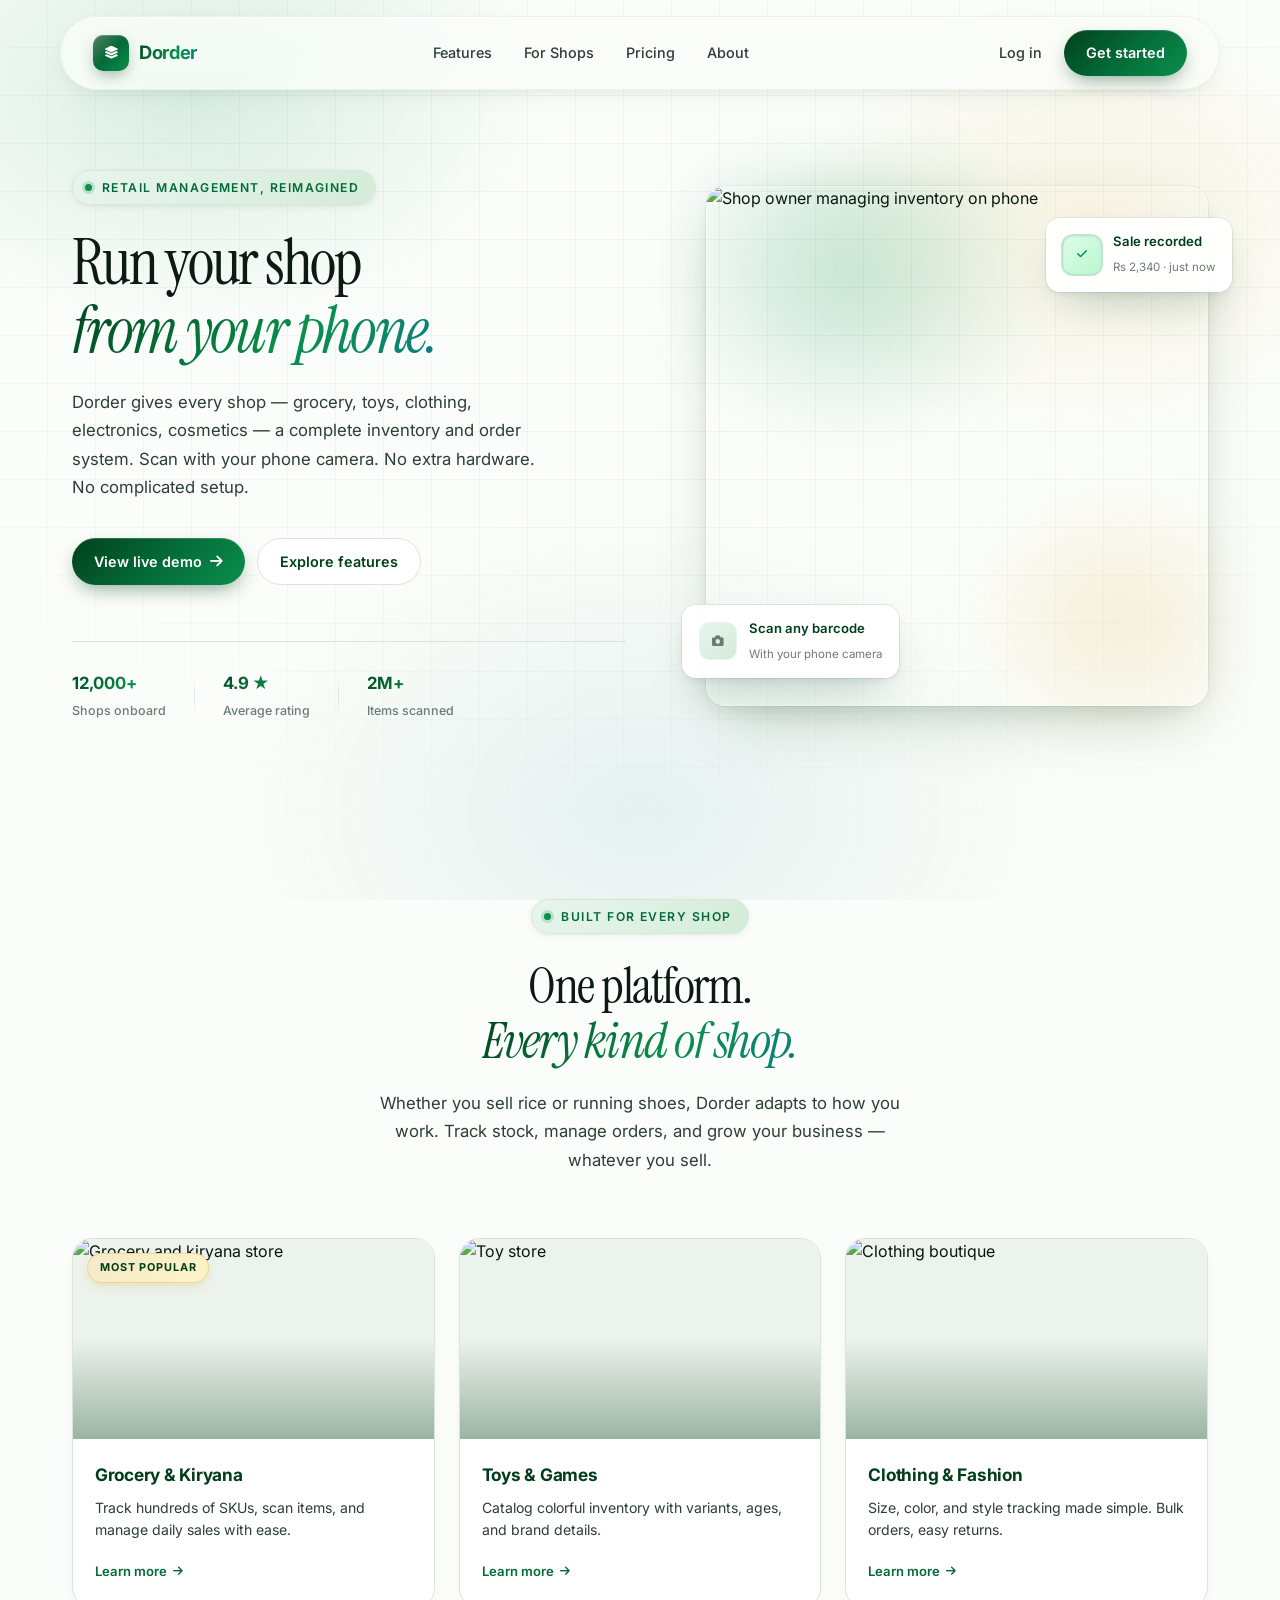
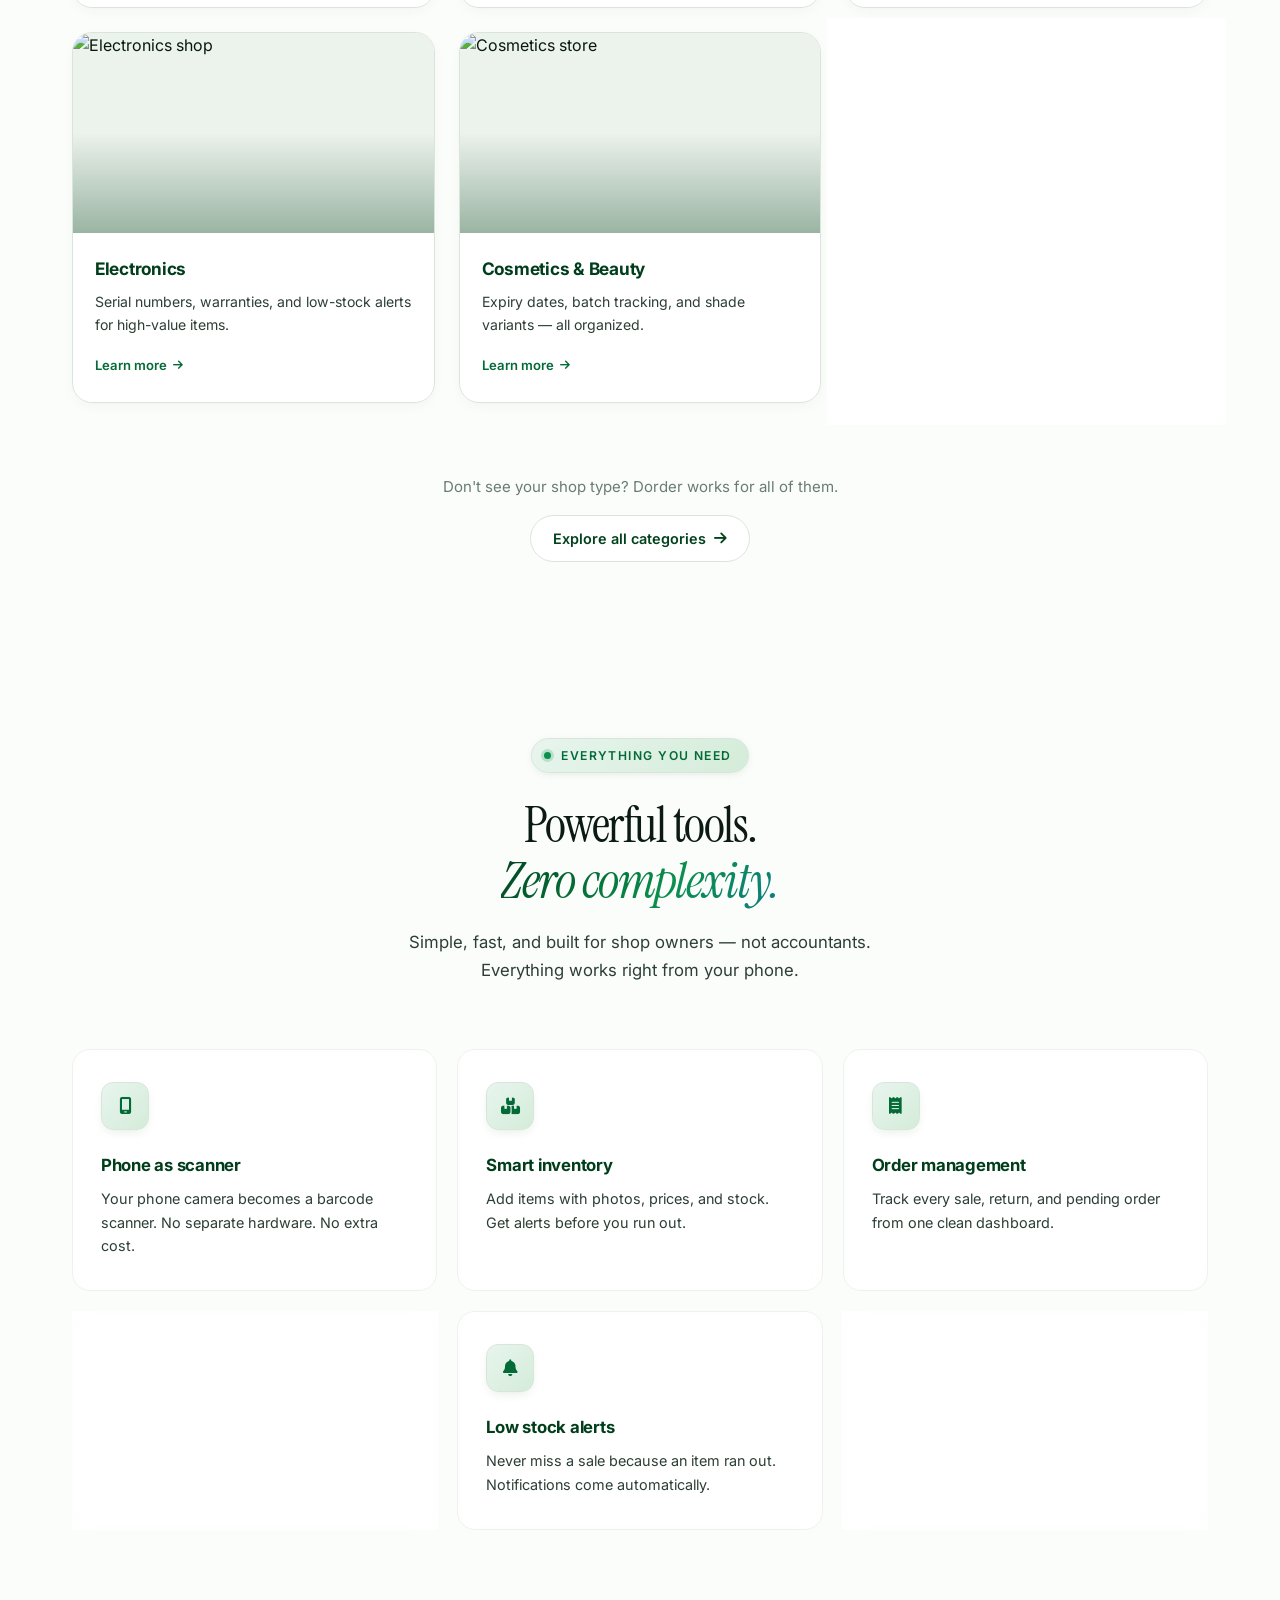
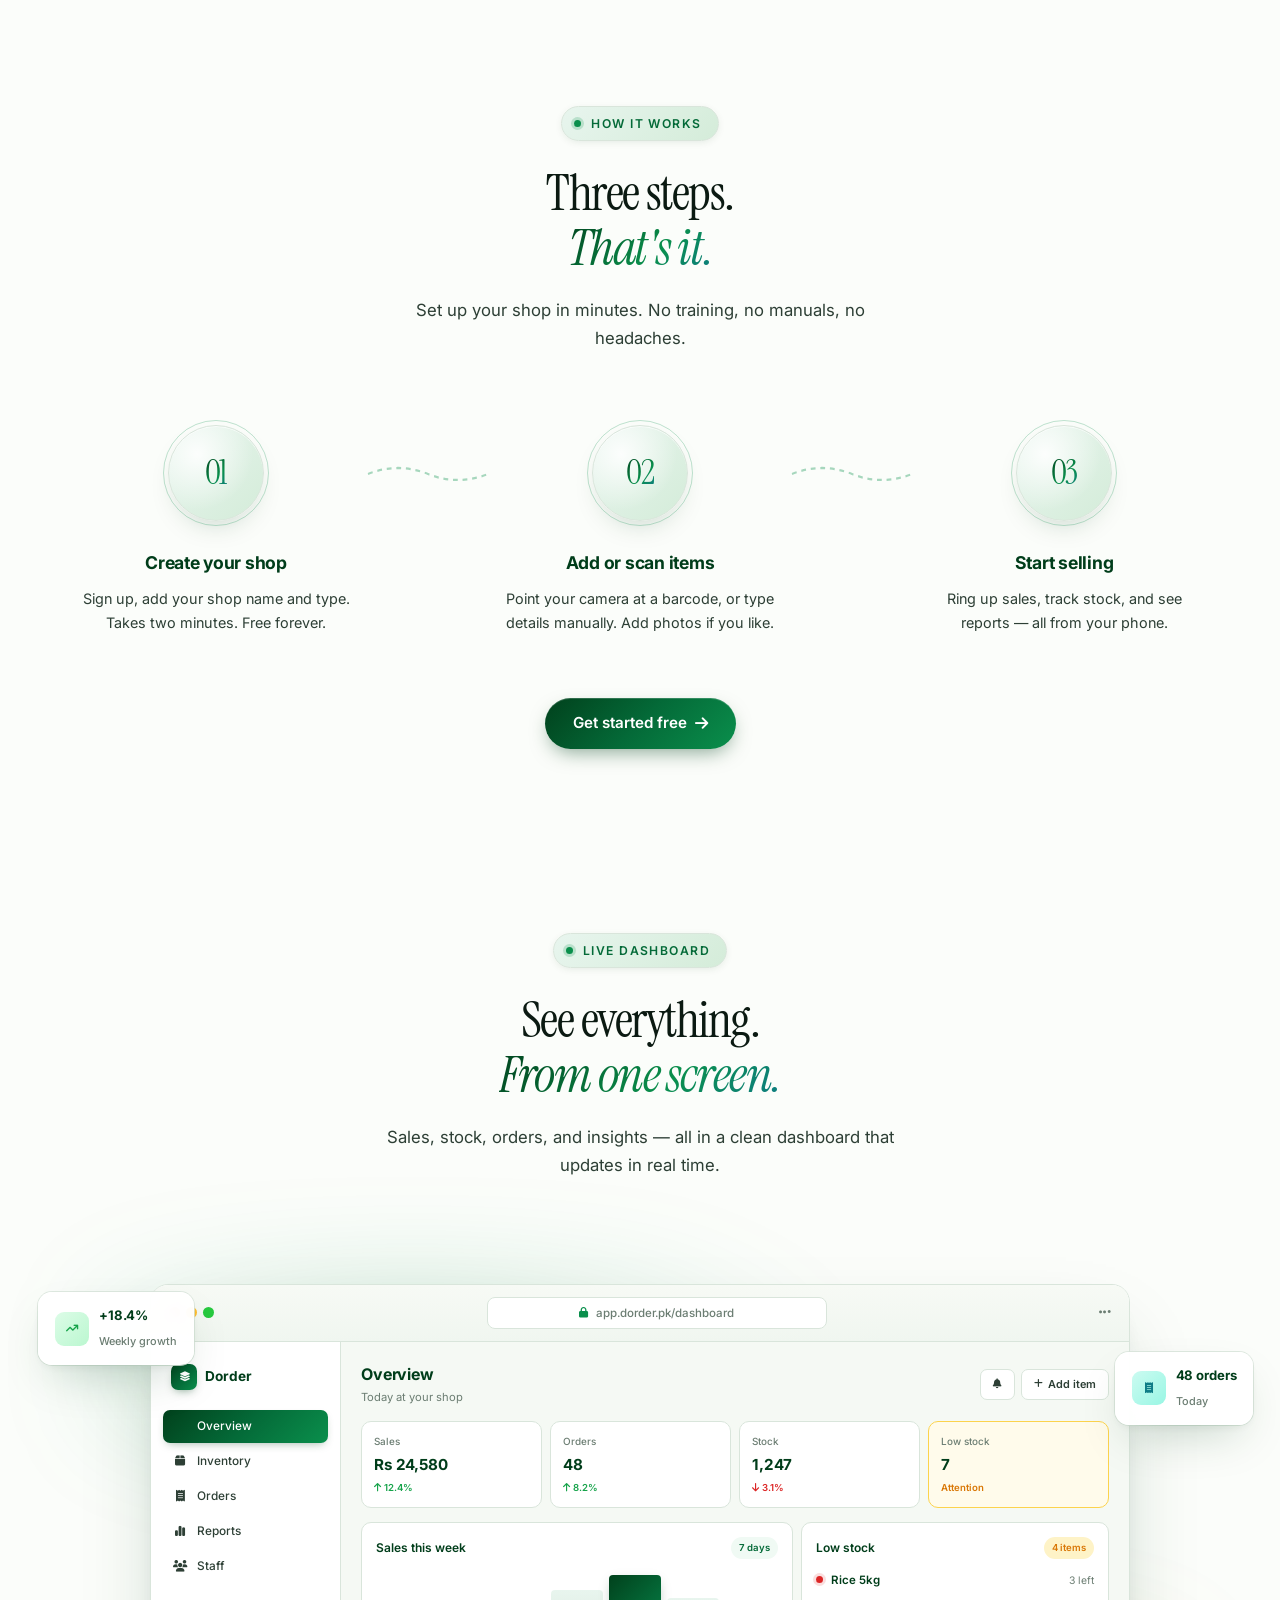
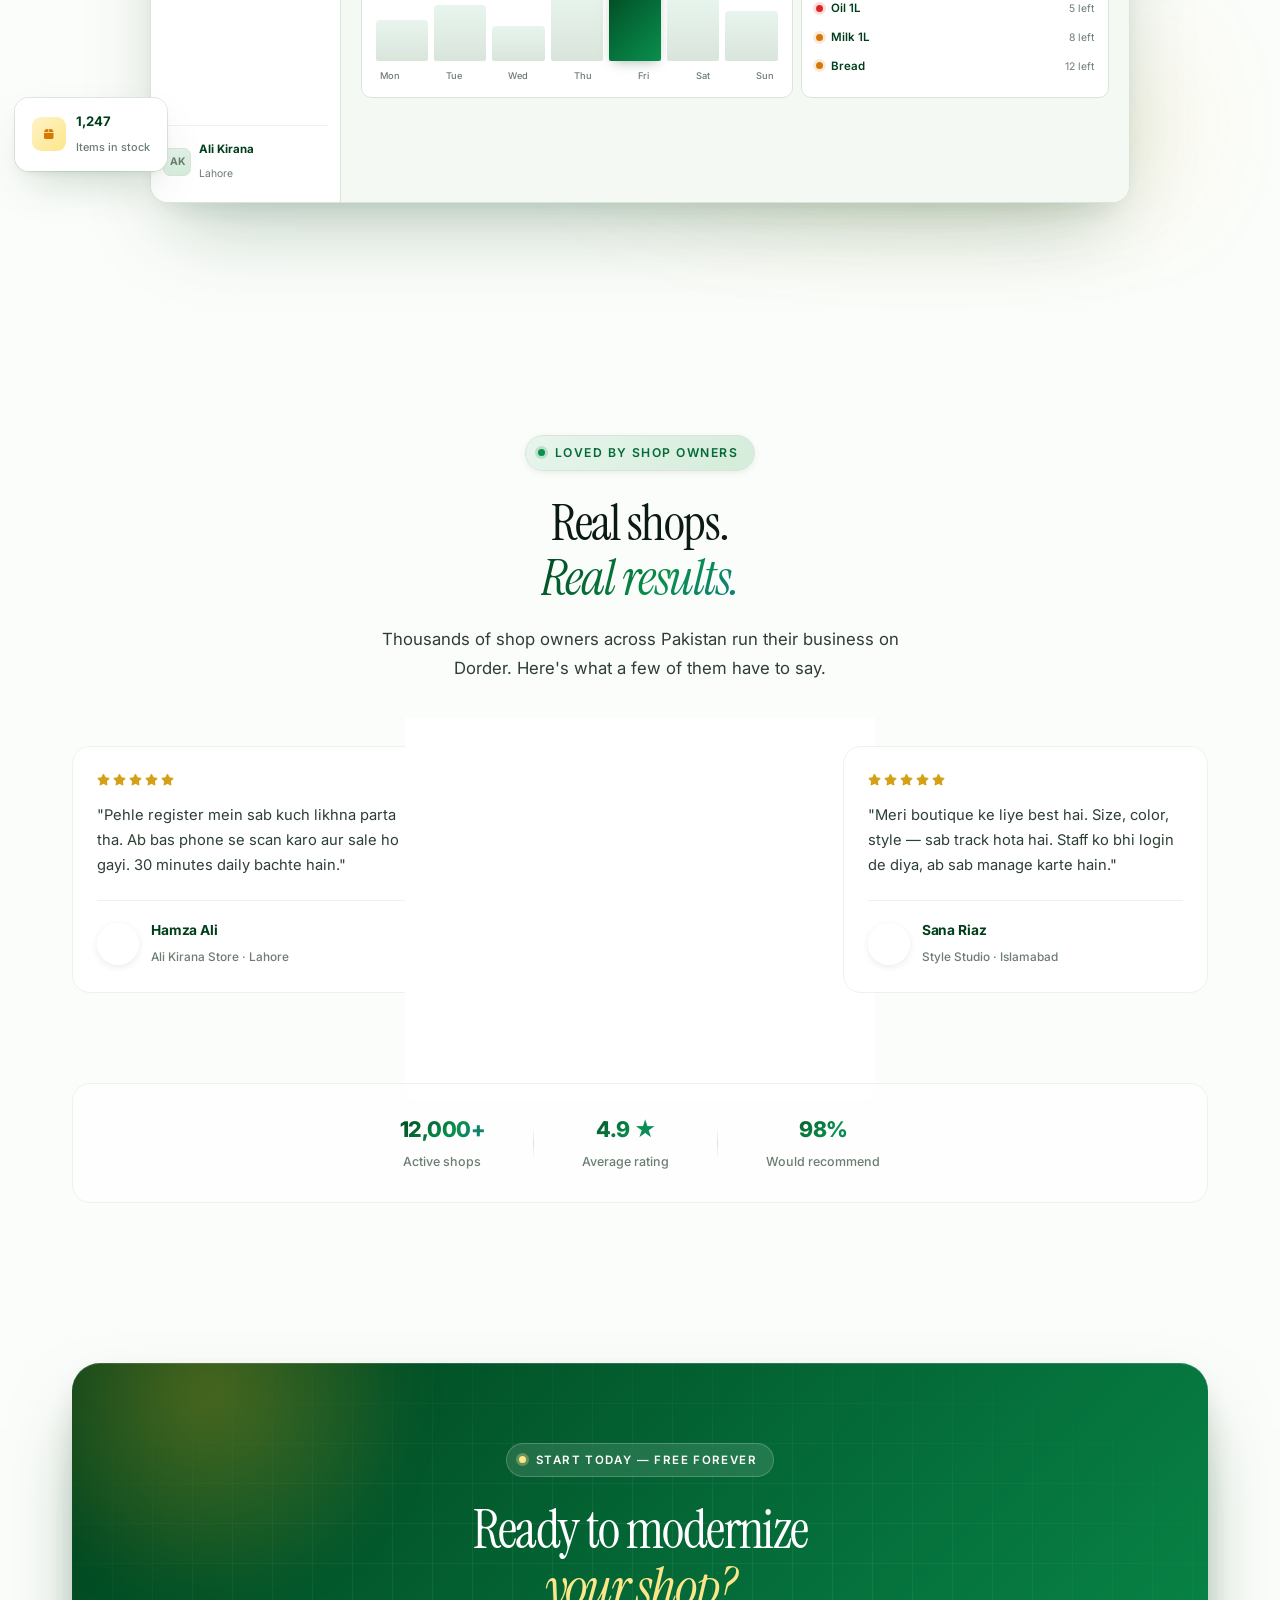
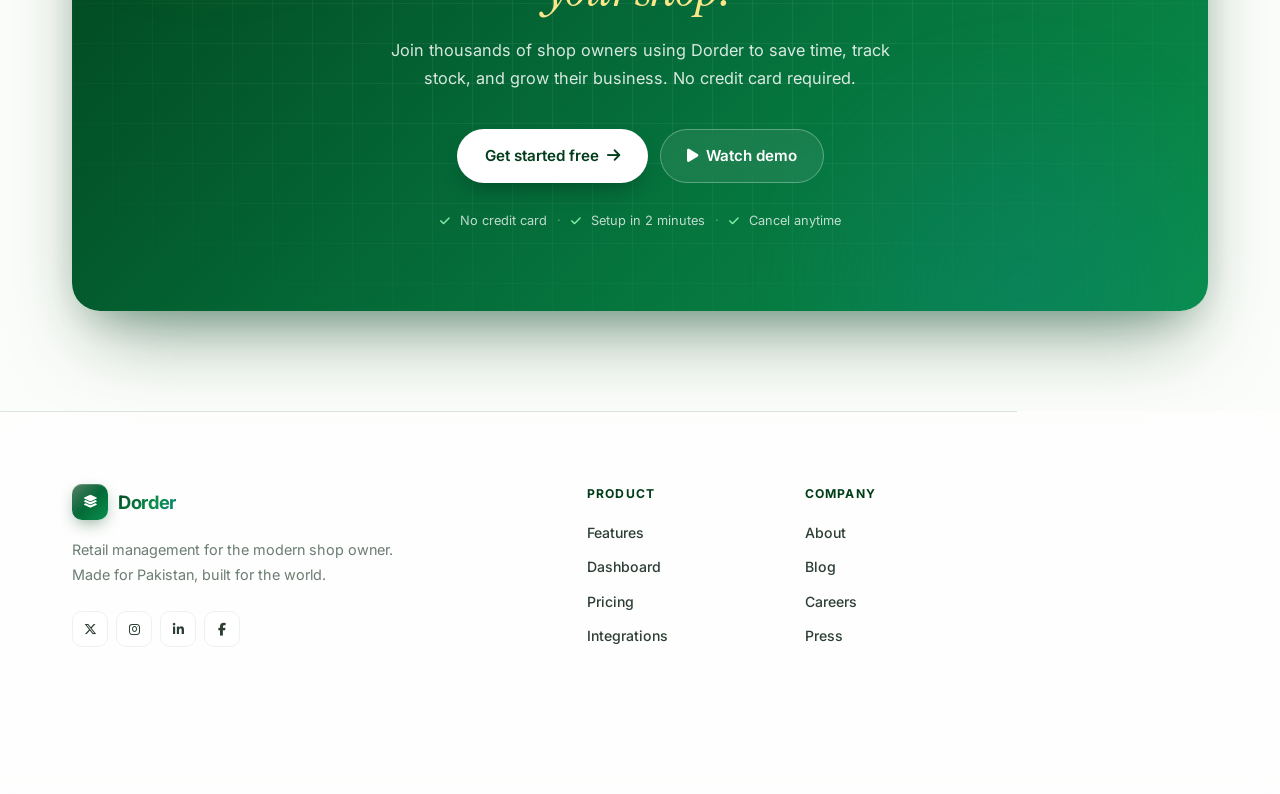
==== commit bde6b7d2: "Update greeting from 'Hello' to 'Goodbye'" ====
--- a/index.html
+++ b/index.html
@@ -29,7 +29,7 @@
 
       <div class="header-actions">
         <a href="#" class="link-login">Log in</a>
-        <a href="/dashboard" class="btn btn-dark">Get started</a>
+        <a href="/dorder/dashboard" class="btn btn-dark">Get started</a>
       </div>
 
 <!--
@@ -731,4 +731,4 @@
   </div>
 </footer>
 </body>
-</html>+</html>
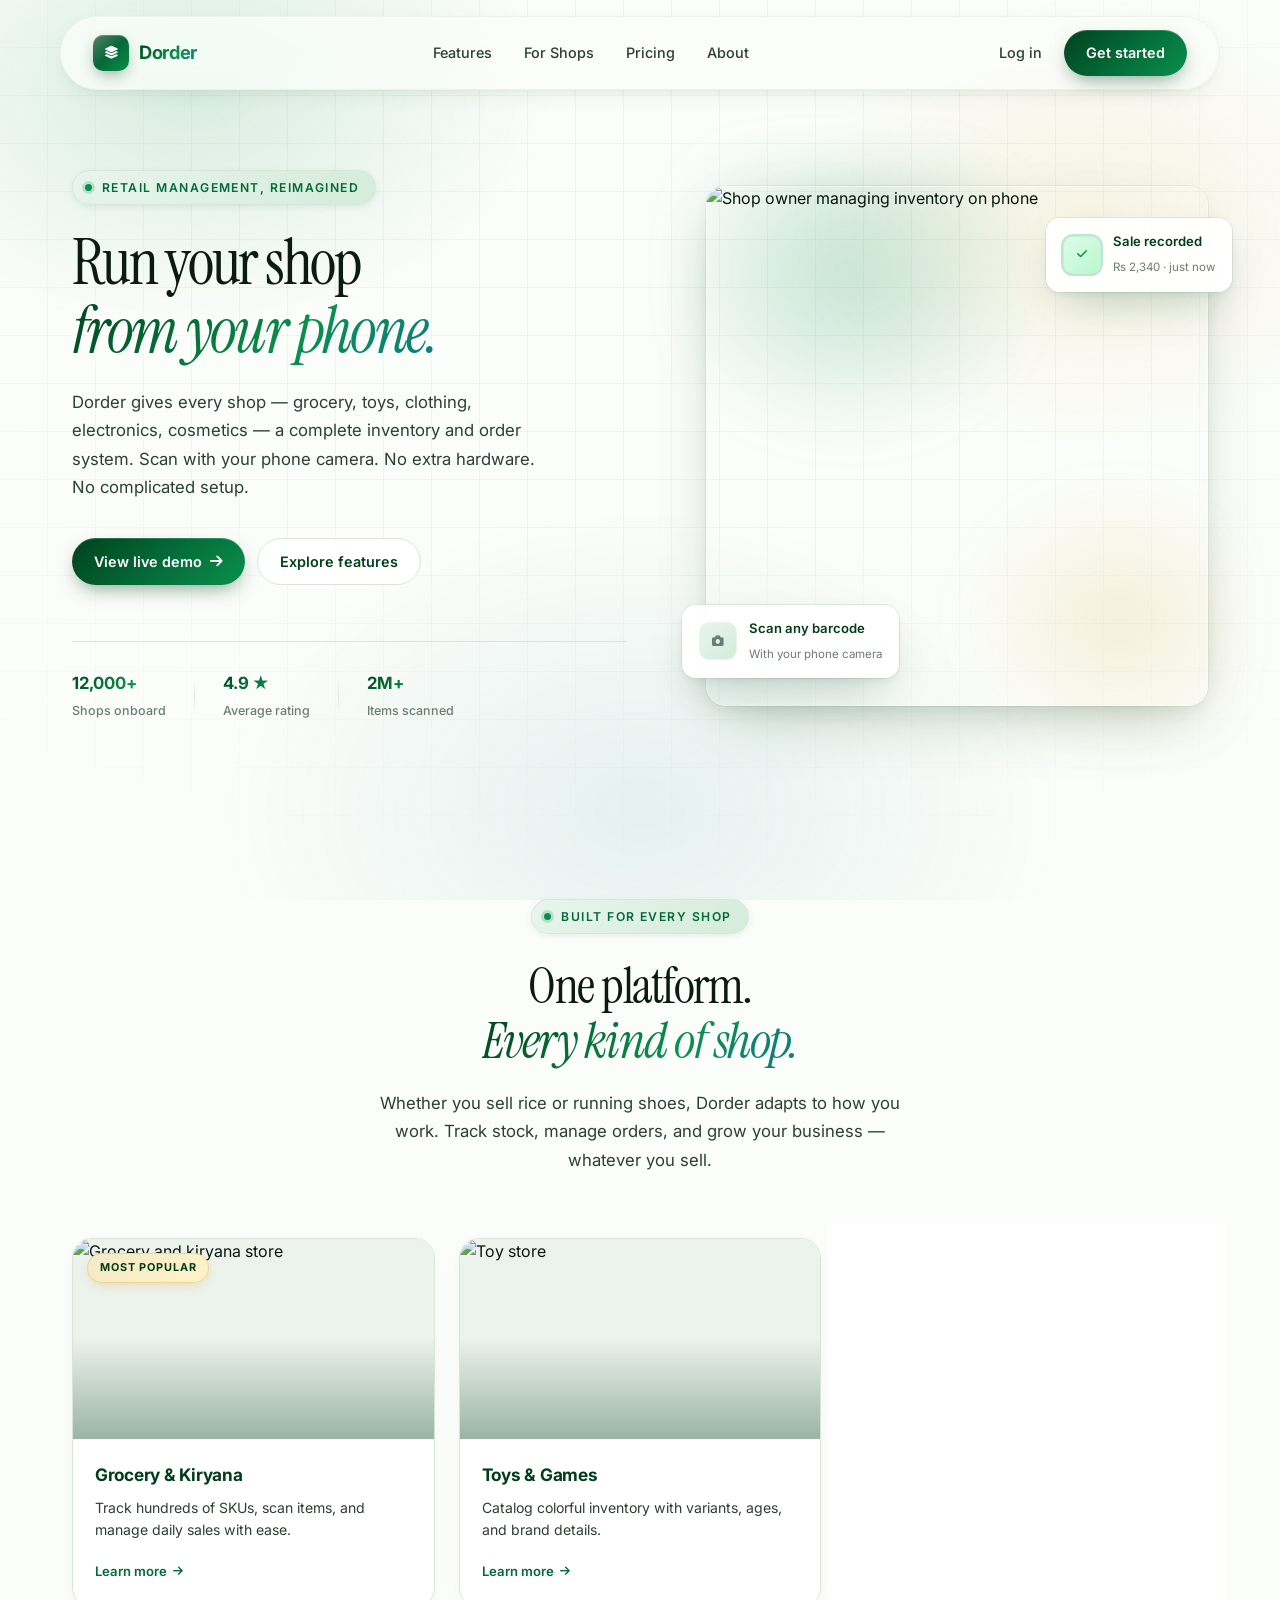
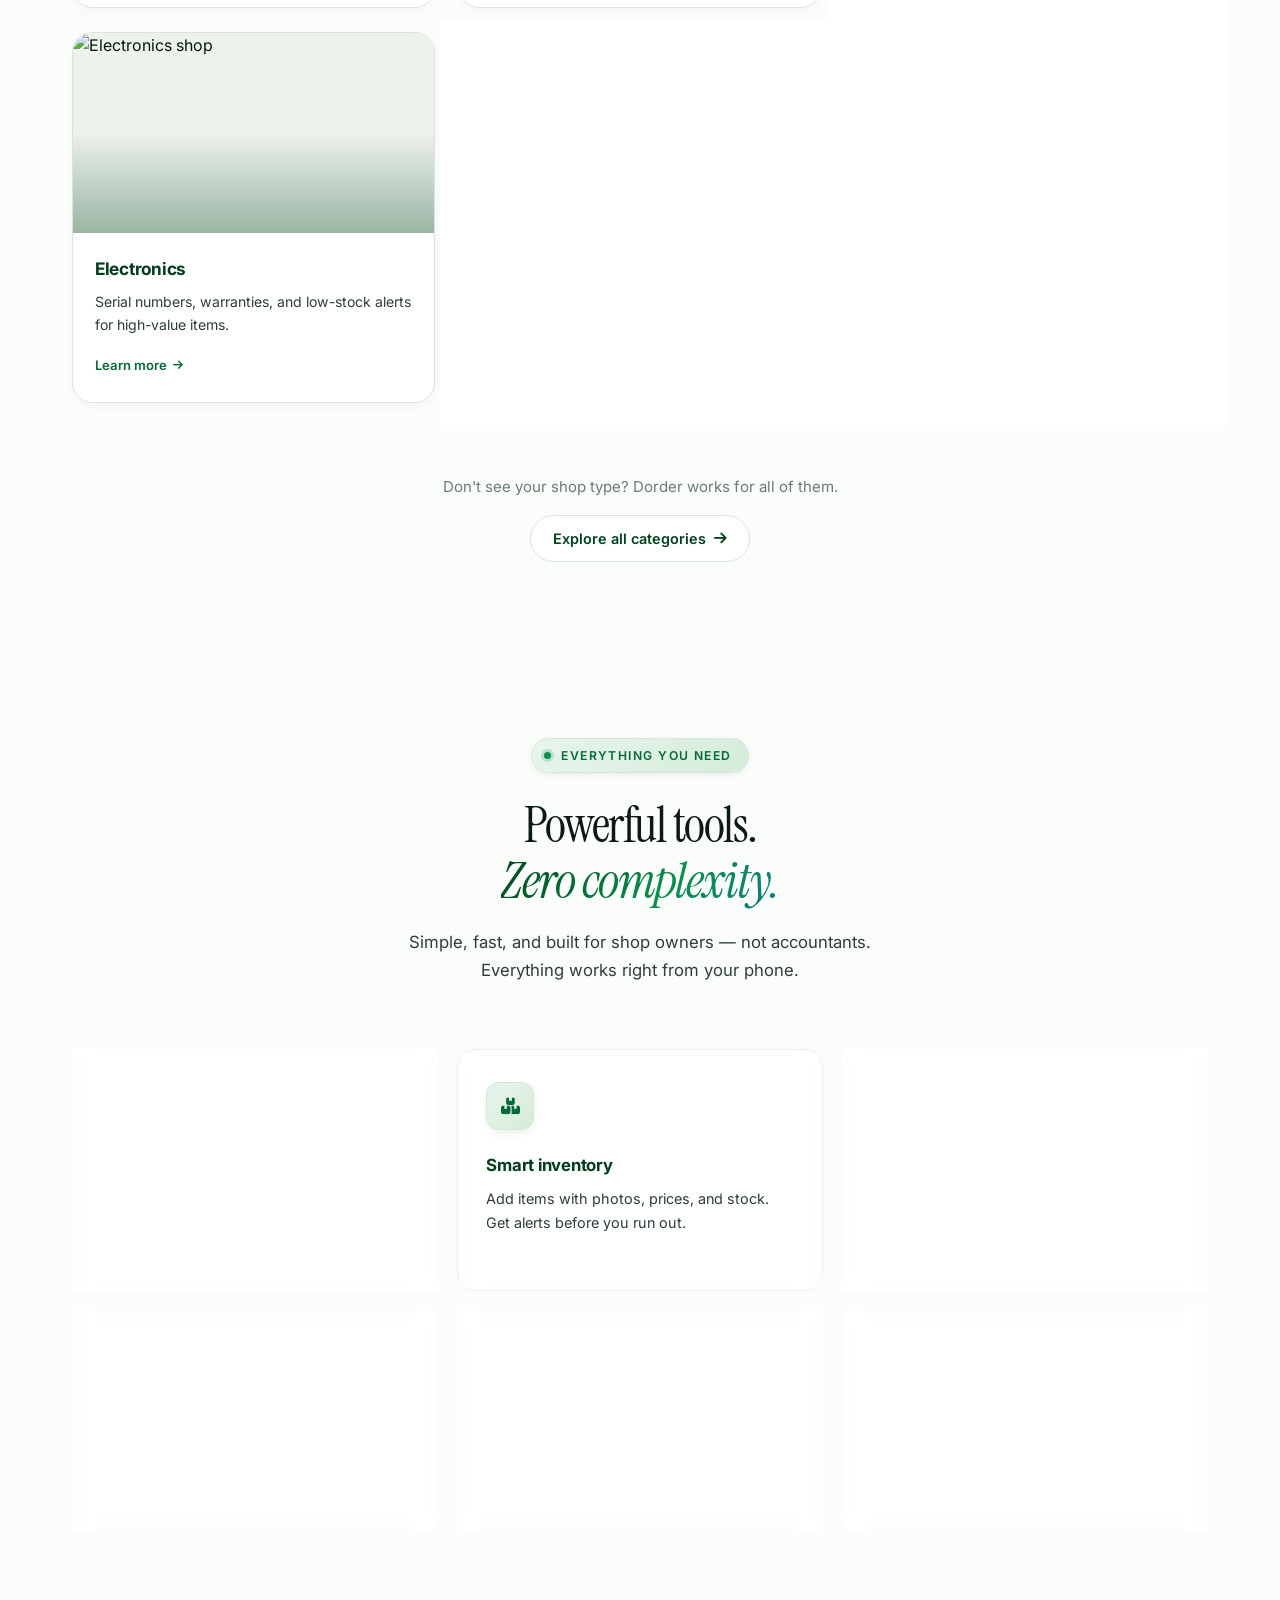
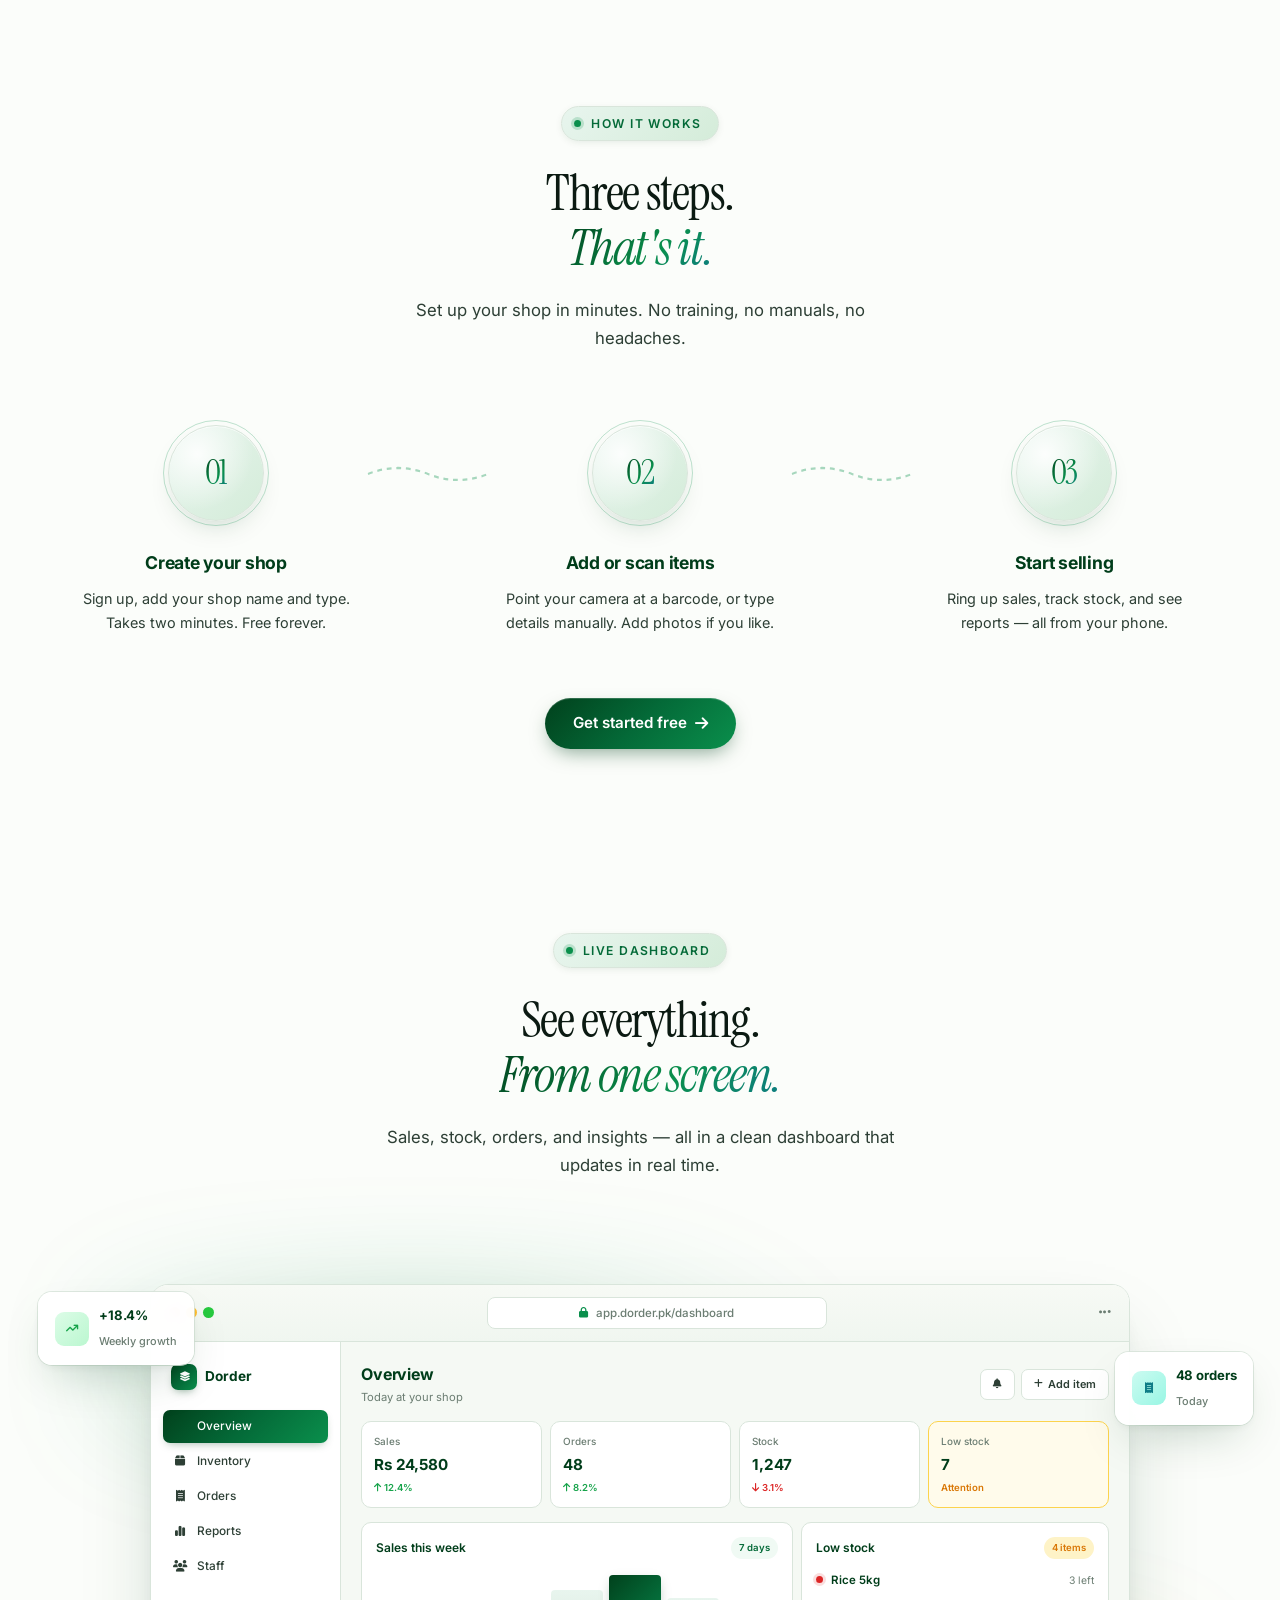
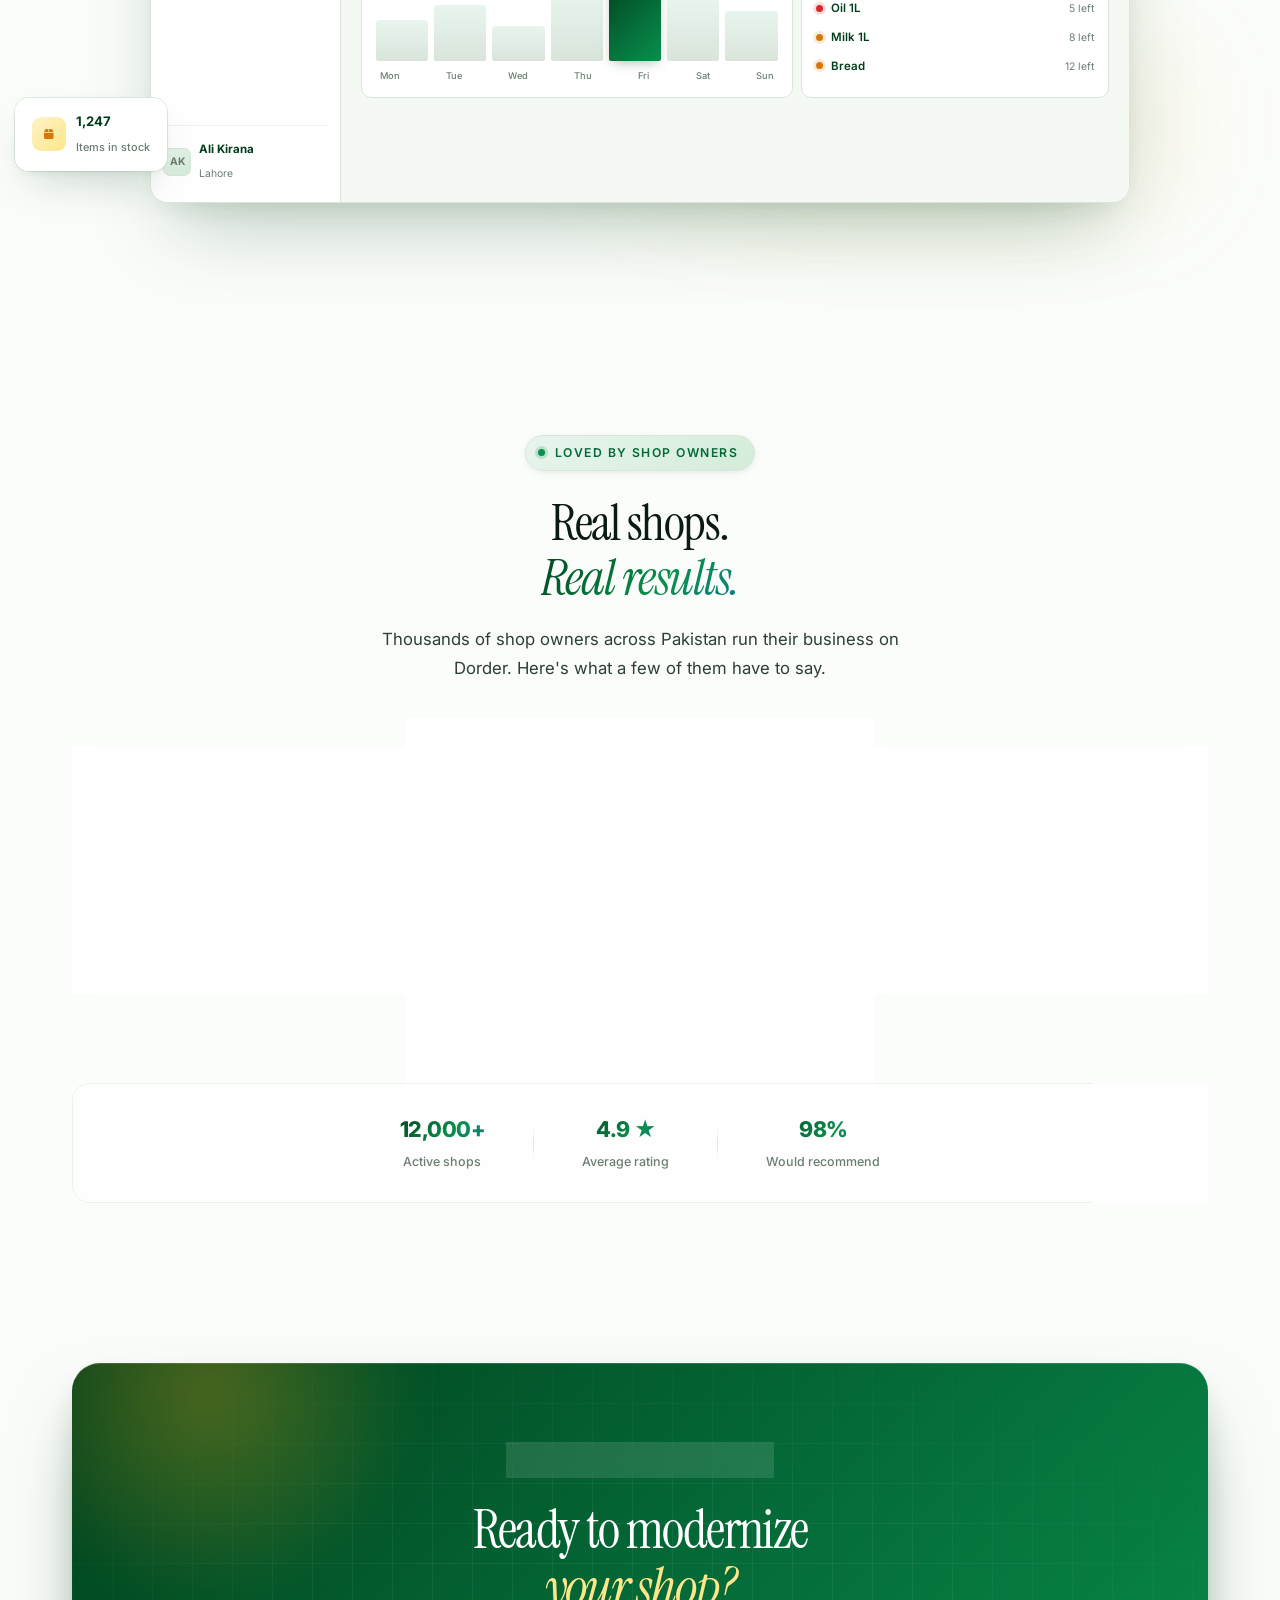
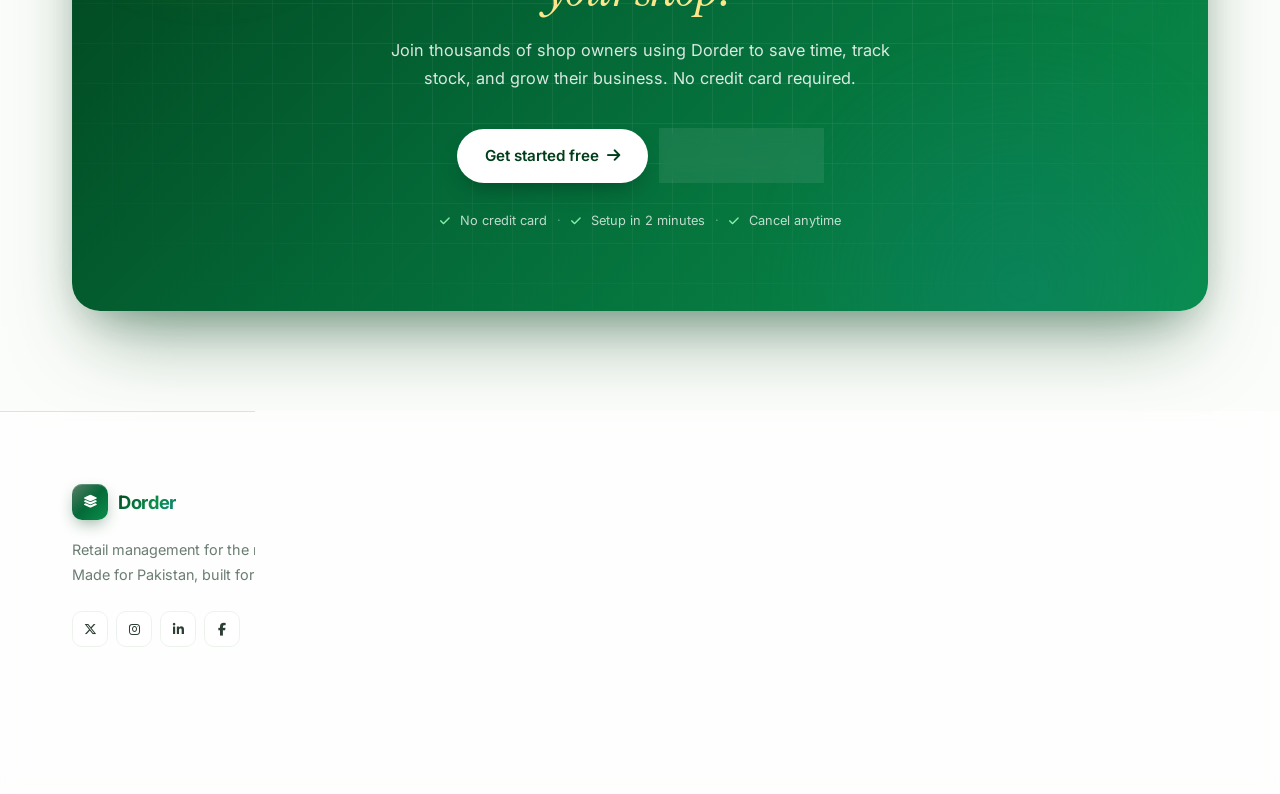
==== commit 0bcc4e29: "Update print statement from 'Hello' to 'Goodbye'" ====
--- a/index.html
+++ b/index.html
@@ -61,7 +61,7 @@
         </p>
 
         <div class="hero-actions">
-          <a href="/dashboard" class="btn btn-dark">
+          <a href="/dorder/dashboard" class="btn btn-dark">
             View live demo <i class="fa-solid fa-arrow-right"></i>
           </a>
           <a href="#" class="btn btn-ghost">
